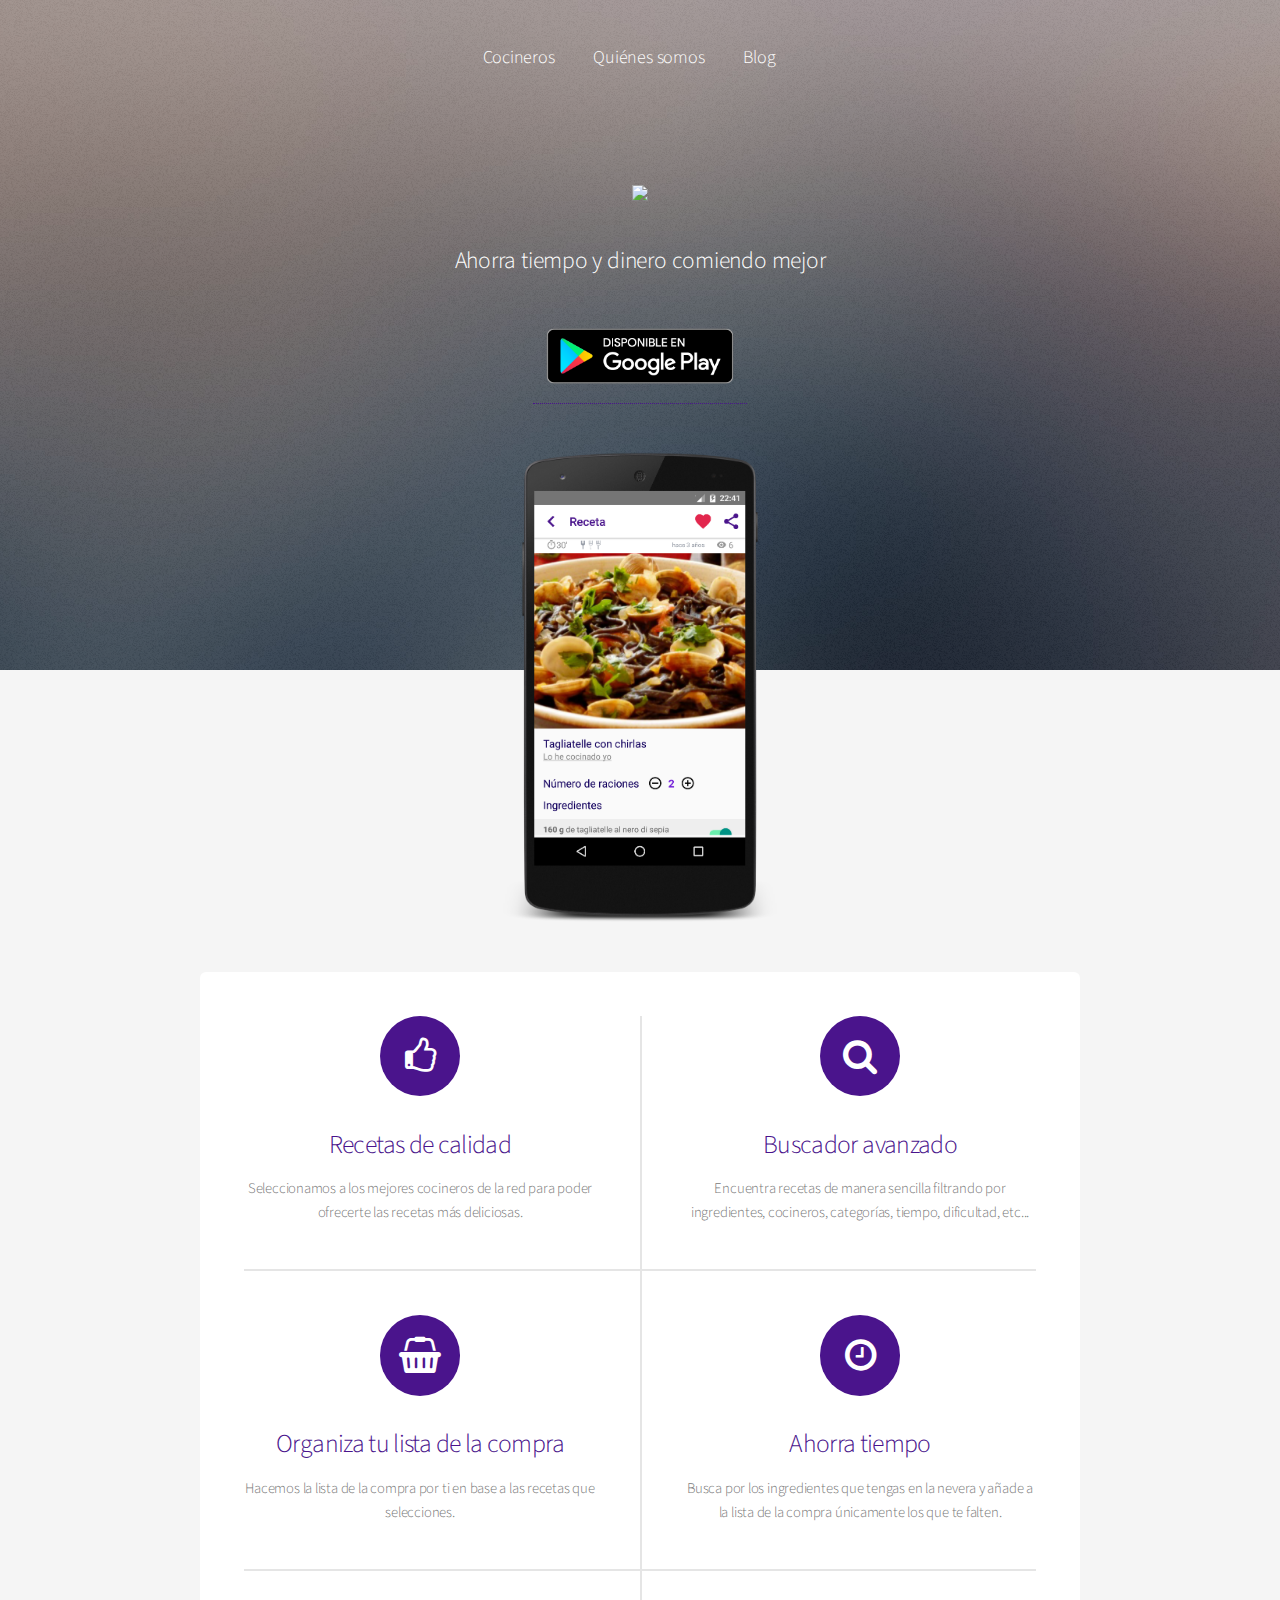
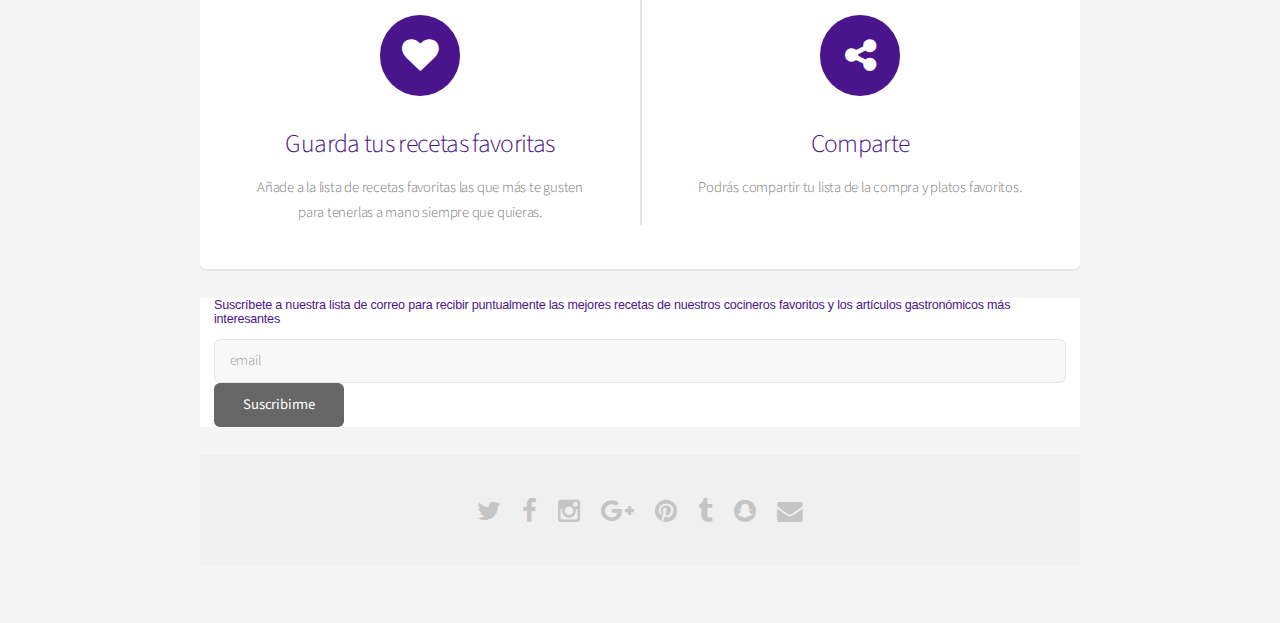
==== index.html @ ebc85112 "Updated description and icons" ====
<!DOCTYPE HTML>
<html>

<head>
	<title>Recetix</title>
	<meta name="description" content="Las mejores recetas de cocina, cocineros, artículos y productos gastronómicos de la web.">
	<meta name="author" content="Recetix">
	<meta charset="utf-8" />
	<meta name="viewport" content="width=device-width, initial-scale=1" />
	<link rel="icon" href="./images/favicon.ico" type="image/x-icon">
	<meta name="p:domain_verify" content="4c6fdf4e70b29413a9fe7229738b27b1" />
	<!--[if lte IE 8]><script src="assets/js/ie/html5shiv.js"></script><![endif]-->
	<link rel="stylesheet" href="assets/css/main.css" />
	<!--[if lte IE 8]><link rel="stylesheet" href="assets/css/ie8.css" /><![endif]-->
</head>

<body class="landing">
	<div id="page-wrapper">

		<!-- Header -->
		<header id="header" class="alt">
			<nav id="nav">
				<ul>
					<li>
						<a href="chefs.html">Cocineros</a>
					</li>
					<li>
						<a href="about.html">Quiénes somos</a>
					</li>
					<li>
						<a href="https://medium.com/recetix">Blog</a>
					</li>
				</ul>
			</nav>
		</header>

		<!-- Banner -->
		<section id="banner">
			<h1>
				<img src="./images/logoWeb.png" height="40px">
			</h1>
			<p>Ahorra tiempo y dinero comiendo mejor</p>
			<a href="https://play.google.com/store/apps/details?id=com.recetix">
				<img border="0" alt="Recetix" src="images/google-play-badge.png" width="213.75" height="82.72">
			</a>
		</section>

		<!-- Main -->
		<section id="main" class="container">

			<section class="special">
				<div class="phones">
					<img src="./images/androidphone.png" alt="Recetix screenshot for Android and iPhone" class="android" width="330px">
				</div>
			</section>

			<section class="box special features">
				<div class="features-row">
					<section>
						<span class="icon major fa-thumbs-o-up accentrecetix"></span>
						<h3>Recetas de calidad</h3>
						<p>Seleccionamos a los mejores cocineros de la red para poder ofrecerte las recetas más deliciosas.
						</p>
					</section>
					<section>
						<span class="icon major fa-search accentrecetix"></span>
						<h3>Buscador avanzado</h3>
						<p>Encuentra recetas de manera sencilla filtrando por ingredientes, cocineros, categorías, tiempo, dificultad, etc...</p>
					</section>
				</div>
				<div class="features-row">
					<section>
						<span class="icon major fa-shopping-basket accentrecetix"></span>
						<h3>Organiza tu lista de la compra</h3>
						<p>Hacemos la lista de la compra por ti en base a las recetas que selecciones.</p>
					</section>
					<section>
						<span class="icon major fa-clock-o accentrecetix"></span>
						<h3>Ahorra tiempo</h3>
						<p>Busca por los ingredientes que tengas en la nevera y añade a la lista de la compra únicamente los que te falten.</p>
					</section>
				</div>
				<div class="features-row">
					<section>
						<span class="icon major fa-heart accentrecetix"></span>
						<h3>Guarda tus recetas favoritas</h3>
						<p>Añade a la lista de recetas favoritas las que más te gusten para tenerlas a mano siempre que quieras.</p>
					</section>
					<section>
						<span class="icon major fa-share-alt accentrecetix"></span>
						<h3>Comparte</h3>
						<p>Podrás compartir tu lista de la compra y platos favoritos.</p>
					</section>
				</div>
			</section>

			<!-- Begin MailChimp Signup Form -->
			<link href="//cdn-images.mailchimp.com/embedcode/horizontal-slim-10_7.css" rel="stylesheet" type="text/css">
			<style type="text/css">
				#mc_embed_signup {
					background: #fff;
					clear: left;
					font: 14px Helvetica, Arial, sans-serif;
					width: 100%;
				}

				/* Add your own MailChimp form style overrides in your site stylesheet or in this style block.
						   We recommend moving this block and the preceding CSS link to the HEAD of your HTML file. */
			</style>
			<div id="mc_embed_signup">
				<form action="//recetix.us13.list-manage.com/subscribe/post?u=6c7135c41a938320b160a0fae&amp;id=df6e59c674" method="post"
				 id="mc-embedded-subscribe-form" name="mc-embedded-subscribe-form" class="validate" target="_blank" novalidate>
					<div id="mc_embed_signup_scroll" style="margin: 1em;">
						<label for="mce-EMAIL" style="font-weight: normal;">Suscríbete a nuestra lista de correo para recibir puntualmente las mejores recetas de nuestros cocineros favoritos
							y los artículos gastronómicos más interesantes</label>
						<input type="email" value="" name="EMAIL" class="email" id="mce-EMAIL" placeholder="email" required>
						<!-- real people should not fill this in and expect good things - do not remove this or risk form bot signups-->
						<div style="position: absolute; left: -5000px;" aria-hidden="true">
							<input type="text" name="b_6c7135c41a938320b160a0fae_df6e59c674" tabindex="-1" value="">
						</div>
						<div class="clear">
							<input type="submit" value="Suscribirme" name="subscribe" id="mc-embedded-subscribe" class="button">
						</div>
					</div>
				</form>
			</div>

			<!--End mc_embed_signup-->

			<!-- Footer -->
			<footer id="footer">
				<ul class="icons">
					<li>
						<a href="https://twitter.com/recetix" class="icon fa-twitter">
							<span class="label">Twitter</span>
						</a>
					</li>
					<li>
						<a href="https://www.facebook.com/recetix" class="icon fa-facebook">
							<span class="label">Facebook</span>
						</a>
					</li>
					<li>
						<a href="https://www.instagram.com/recetix" class="icon fa-instagram">
							<span class="label">Instagram</span>
						</a>
					</li>
					<li>
						<a href="https://plus.google.com/+Recetix" class="icon fa-google-plus">
							<span class="label">Google+</span>
						</a>
					</li>
					<!-- <li><a href="https://www.youtube.com/c/Recetix" class="icon fa-youtube"><span class="label">Youtube</span></a></li>-->
					<li>
						<a href="https://es.pinterest.com/recetix" class="icon fa-pinterest">
							<span class="label">Pinterest</span>
						</a>
					</li>
					<li>
						<a href="http://recetix.tumblr.com/" class="icon fa-tumblr">
							<span class="label">Tumblr</span>
						</a>
					</li>
					<li>
						<a href="https://www.snapchat.com/add/recetix" class="icon fa-snapchat">
							<span class="label">Snapchat</span>
						</a>
					</li>
					<!-- <li><a href="https://www.linkedin.com/company/recetix" class="icon fa-linkedin"><span class="label">Linkedin</span></a></li>-->
					<li>
						<a href="mailto:contacto@recetix.com?subject=Hola, he visto vuestra web!" class="icon fa-envelope">
							<span class="label">Contacto</span>
						</a>
					</li>
				</ul>
			</footer>

	</div>

	<!-- Scripts -->
	<script src="assets/js/jquery.min.js"></script>
	<script src="assets/js/jquery.dropotron.min.js"></script>
	<script src="assets/js/jquery.scrollgress.min.js"></script>
	<script src="assets/js/skel.min.js"></script>
	<script src="assets/js/util.js"></script>
	<!--[if lte IE 8]><script src="assets/js/ie/respond.min.js"></script><![endif]-->
	<script src="assets/js/main.js"></script>

	<script>
		(function (i, s, o, g, r, a, m) {
			i['GoogleAnalyticsObject'] = r; i[r] = i[r] || function () {
				(i[r].q = i[r].q || []).push(arguments)
			}, i[r].l = 1 * new Date(); a = s.createElement(o),
				m = s.getElementsByTagName(o)[0]; a.async = 1; a.src = g; m.parentNode.insertBefore(a, m)
		})(window, document, 'script', 'https://www.google-analytics.com/analytics.js', 'ga');

		ga('create', 'UA-76934602-1', 'auto');
		ga('send', 'pageview');

	</script>
</body>

</html>
---- assets/css/main.css ----
@import url("font-awesome.min.css");
@import url("http://fonts.googleapis.com/css?family=Source+Sans+Pro:300,400,300italic,400italic");

/*
	Alpha by HTML5 UP
	html5up.net | @n33co
	Free for personal and commercial use under the CCA 3.0 license (html5up.net/license)
*/

/* Reset */

	html, body, div, span, applet, object, iframe, h1, h2, h3, h4, h5, h6, p, blockquote, pre, a, abbr, acronym, address, big, cite, code, del, dfn, em, img, ins, kbd, q, s, samp, small, strike, strong, sub, sup, tt, var, b, u, i, center, dl, dt, dd, ol, ul, li, fieldset, form, label, legend, table, caption, tbody, tfoot, thead, tr, th, td, article, aside, canvas, details, embed, figure, figcaption, footer, header, hgroup, menu, nav, output, ruby, section, summary, time, mark, audio, video {
		margin: 0;
		padding: 0;
		border: 0;
		font-size: 100%;
		font: inherit;
		vertical-align: baseline;
	}

	article, aside, details, figcaption, figure, footer, header, hgroup, menu, nav, section {
		display: block;
	}

	body {
		line-height: 1;
	}

	ol, ul {
		list-style: none;
	}

	blockquote, q {
		quotes: none;
	}

	blockquote:before, blockquote:after, q:before, q:after {
		content: '';
		content: none;
	}

	table {
		border-collapse: collapse;
		border-spacing: 0;
	}

	body {
		-webkit-text-size-adjust: none;
	}

/* Box Model */

	*, *:before, *:after {
		-moz-box-sizing: border-box;
		-webkit-box-sizing: border-box;
		box-sizing: border-box;
	}

/* Containers */

	.container {
		margin-left: auto;
		margin-right: auto;
	}

	.container.\31 25\25 {
		width: 100%;
		max-width: 75em;
		min-width: 60em;
	}

	.container.\37 5\25 {
		width: 45em;
	}

	.container.\35 0\25 {
		width: 30em;
	}

	.container.\32 5\25 {
		width: 15em;
	}

	.container {
		width: 60em;
	}

	@media screen and (max-width: 1680px) {

		.container.\31 25\25 {
			width: 100%;
			max-width: 75em;
			min-width: 60em;
		}

		.container.\37 5\25 {
			width: 45em;
		}

		.container.\35 0\25 {
			width: 30em;
		}

		.container.\32 5\25 {
			width: 15em;
		}

		.container {
			width: 60em;
		}

	}

	@media screen and (max-width: 1280px) {

		.container.\31 25\25 {
			width: 100%;
			max-width: 75em;
			min-width: 60em;
		}

		.container.\37 5\25 {
			width: 45em;
		}

		.container.\35 0\25 {
			width: 30em;
		}

		.container.\32 5\25 {
			width: 15em;
		}

		.container {
			width: 60em;
		}

	}

	@media screen and (max-width: 980px) {

		.container.\31 25\25 {
			width: 100%;
			max-width: 112.5%;
			min-width: 90%;
		}

		.container.\37 5\25 {
			width: 67.5%;
		}

		.container.\35 0\25 {
			width: 45%;
		}

		.container.\32 5\25 {
			width: 22.5%;
		}

		.container {
			width: 90%;
		}

	}

	@media screen and (max-width: 840px) {

		.container.\31 25\25 {
			width: 100%;
			max-width: 112.5%;
			min-width: 90%;
		}

		.container.\37 5\25 {
			width: 67.5%;
		}

		.container.\35 0\25 {
			width: 45%;
		}

		.container.\32 5\25 {
			width: 22.5%;
		}

		.container {
			width: 90% !important;
		}

	}

	@media screen and (max-width: 736px) {

		.container.\31 25\25 {
			width: 100%;
			max-width: 125%;
			min-width: 100%;
		}

		.container.\37 5\25 {
			width: 75%;
		}

		.container.\35 0\25 {
			width: 50%;
		}

		.container.\32 5\25 {
			width: 25%;
		}

		.container {
			width: 100% !important;
		}

	}

	@media screen and (max-width: 480px) {

		.container.\31 25\25 {
			width: 100%;
			max-width: 125%;
			min-width: 100%;
		}

		.container.\37 5\25 {
			width: 75%;
		}

		.container.\35 0\25 {
			width: 50%;
		}

		.container.\32 5\25 {
			width: 25%;
		}

		.container {
			width: 100% !important;
		}

	}

/* Grid */

	.row {
		border-bottom: solid 1px transparent;
		-moz-box-sizing: border-box;
		-webkit-box-sizing: border-box;
		box-sizing: border-box;
	}

	.row > * {
		-moz-box-sizing: border-box;
		-webkit-box-sizing: border-box;
		box-sizing: border-box;
	}

	.row:after, .row:before {
		content: '';
		display: block;
		clear: both;
		height: 0;
	}

	.row.uniform > * > :first-child {
		margin-top: 0;
	}

	.row.uniform > * > :last-child {
		margin-bottom: 0;
	}

	.row.\30 \25 > * {
		padding: 0 0 0 0em;
	}

	.row.\30 \25 {
		margin: 0 0 -1px 0em;
	}

	.row.uniform.\30 \25 > * {
		padding: 0em 0 0 0em;
	}

	.row.uniform.\30 \25 {
		margin: 0em 0 -1px 0em;
	}

	.row > * {
		padding: 0 0 0 2em;
	}

	.row {
		margin: 0 0 -1px -2em;
	}

	.row.uniform > * {
		padding: 2em 0 0 2em;
	}

	.row.uniform {
		margin: -2em 0 -1px -2em;
	}

	.row.\32 00\25 > * {
		padding: 0 0 0 4em;
	}

	.row.\32 00\25 {
		margin: 0 0 -1px -4em;
	}

	.row.uniform.\32 00\25 > * {
		padding: 4em 0 0 4em;
	}

	.row.uniform.\32 00\25 {
		margin: -4em 0 -1px -4em;
	}

	.row.\31 50\25 > * {
		padding: 0 0 0 3em;
	}

	.row.\31 50\25 {
		margin: 0 0 -1px -3em;
	}

	.row.uniform.\31 50\25 > * {
		padding: 3em 0 0 3em;
	}

	.row.uniform.\31 50\25 {
		margin: -3em 0 -1px -3em;
	}

	.row.\35 0\25 > * {
		padding: 0 0 0 1em;
	}

	.row.\35 0\25 {
		margin: 0 0 -1px -1em;
	}

	.row.uniform.\35 0\25 > * {
		padding: 1em 0 0 1em;
	}

	.row.uniform.\35 0\25 {
		margin: -1em 0 -1px -1em;
	}

	.row.\32 5\25 > * {
		padding: 0 0 0 0.5em;
	}

	.row.\32 5\25 {
		margin: 0 0 -1px -0.5em;
	}

	.row.uniform.\32 5\25 > * {
		padding: 0.5em 0 0 0.5em;
	}

	.row.uniform.\32 5\25 {
		margin: -0.5em 0 -1px -0.5em;
	}

	.\31 2u, .\31 2u\24 {
		width: 100%;
		clear: none;
		margin-left: 0;
	}

	.\31 1u, .\31 1u\24 {
		width: 91.6666666667%;
		clear: none;
		margin-left: 0;
	}

	.\31 0u, .\31 0u\24 {
		width: 83.3333333333%;
		clear: none;
		margin-left: 0;
	}

	.\39 u, .\39 u\24 {
		width: 75%;
		clear: none;
		margin-left: 0;
	}

	.\38 u, .\38 u\24 {
		width: 66.6666666667%;
		clear: none;
		margin-left: 0;
	}

	.\37 u, .\37 u\24 {
		width: 58.3333333333%;
		clear: none;
		margin-left: 0;
	}

	.\36 u, .\36 u\24 {
		width: 50%;
		clear: none;
		margin-left: 0;
	}

	.\35 u, .\35 u\24 {
		width: 41.6666666667%;
		clear: none;
		margin-left: 0;
	}

	.\34 u, .\34 u\24 {
		width: 33.3333333333%;
		clear: none;
		margin-left: 0;
	}

	.\33 u, .\33 u\24 {
		width: 25%;
		clear: none;
		margin-left: 0;
	}

	.\32 u, .\32 u\24 {
		width: 16.6666666667%;
		clear: none;
		margin-left: 0;
	}

	.\31 u, .\31 u\24 {
		width: 8.3333333333%;
		clear: none;
		margin-left: 0;
	}

	.\31 2u\24 + *,
	.\31 1u\24 + *,
	.\31 0u\24 + *,
	.\39 u\24 + *,
	.\38 u\24 + *,
	.\37 u\24 + *,
	.\36 u\24 + *,
	.\35 u\24 + *,
	.\34 u\24 + *,
	.\33 u\24 + *,
	.\32 u\24 + *,
	.\31 u\24 + * {
		clear: left;
	}

	.\-11u {
		margin-left: 91.66667%;
	}

	.\-10u {
		margin-left: 83.33333%;
	}

	.\-9u {
		margin-left: 75%;
	}

	.\-8u {
		margin-left: 66.66667%;
	}

	.\-7u {
		margin-left: 58.33333%;
	}

	.\-6u {
		margin-left: 50%;
	}

	.\-5u {
		margin-left: 41.66667%;
	}

	.\-4u {
		margin-left: 33.33333%;
	}

	.\-3u {
		margin-left: 25%;
	}

	.\-2u {
		margin-left: 16.66667%;
	}

	.\-1u {
		margin-left: 8.33333%;
	}

	@media screen and (max-width: 1680px) {

		.row > * {
			padding: 0 0 0 2em;
		}

		.row {
			margin: 0 0 -1px -2em;
		}

		.row.uniform > * {
			padding: 2em 0 0 2em;
		}

		.row.uniform {
			margin: -2em 0 -1px -2em;
		}

		.row.\32 00\25 > * {
			padding: 0 0 0 4em;
		}

		.row.\32 00\25 {
			margin: 0 0 -1px -4em;
		}

		.row.uniform.\32 00\25 > * {
			padding: 4em 0 0 4em;
		}

		.row.uniform.\32 00\25 {
			margin: -4em 0 -1px -4em;
		}

		.row.\31 50\25 > * {
			padding: 0 0 0 3em;
		}

		.row.\31 50\25 {
			margin: 0 0 -1px -3em;
		}

		.row.uniform.\31 50\25 > * {
			padding: 3em 0 0 3em;
		}

		.row.uniform.\31 50\25 {
			margin: -3em 0 -1px -3em;
		}

		.row.\35 0\25 > * {
			padding: 0 0 0 1em;
		}

		.row.\35 0\25 {
			margin: 0 0 -1px -1em;
		}

		.row.uniform.\35 0\25 > * {
			padding: 1em 0 0 1em;
		}

		.row.uniform.\35 0\25 {
			margin: -1em 0 -1px -1em;
		}

		.row.\32 5\25 > * {
			padding: 0 0 0 0.5em;
		}

		.row.\32 5\25 {
			margin: 0 0 -1px -0.5em;
		}

		.row.uniform.\32 5\25 > * {
			padding: 0.5em 0 0 0.5em;
		}

		.row.uniform.\32 5\25 {
			margin: -0.5em 0 -1px -0.5em;
		}

		.\31 2u\28wide\29, .\31 2u\24\28wide\29 {
			width: 100%;
			clear: none;
			margin-left: 0;
		}

		.\31 1u\28wide\29, .\31 1u\24\28wide\29 {
			width: 91.6666666667%;
			clear: none;
			margin-left: 0;
		}

		.\31 0u\28wide\29, .\31 0u\24\28wide\29 {
			width: 83.3333333333%;
			clear: none;
			margin-left: 0;
		}

		.\39 u\28wide\29, .\39 u\24\28wide\29 {
			width: 75%;
			clear: none;
			margin-left: 0;
		}

		.\38 u\28wide\29, .\38 u\24\28wide\29 {
			width: 66.6666666667%;
			clear: none;
			margin-left: 0;
		}

		.\37 u\28wide\29, .\37 u\24\28wide\29 {
			width: 58.3333333333%;
			clear: none;
			margin-left: 0;
		}

		.\36 u\28wide\29, .\36 u\24\28wide\29 {
			width: 50%;
			clear: none;
			margin-left: 0;
		}

		.\35 u\28wide\29, .\35 u\24\28wide\29 {
			width: 41.6666666667%;
			clear: none;
			margin-left: 0;
		}

		.\34 u\28wide\29, .\34 u\24\28wide\29 {
			width: 33.3333333333%;
			clear: none;
			margin-left: 0;
		}

		.\33 u\28wide\29, .\33 u\24\28wide\29 {
			width: 25%;
			clear: none;
			margin-left: 0;
		}

		.\32 u\28wide\29, .\32 u\24\28wide\29 {
			width: 16.6666666667%;
			clear: none;
			margin-left: 0;
		}

		.\31 u\28wide\29, .\31 u\24\28wide\29 {
			width: 8.3333333333%;
			clear: none;
			margin-left: 0;
		}

		.\31 2u\24\28wide\29 + *,
		.\31 1u\24\28wide\29 + *,
		.\31 0u\24\28wide\29 + *,
		.\39 u\24\28wide\29 + *,
		.\38 u\24\28wide\29 + *,
		.\37 u\24\28wide\29 + *,
		.\36 u\24\28wide\29 + *,
		.\35 u\24\28wide\29 + *,
		.\34 u\24\28wide\29 + *,
		.\33 u\24\28wide\29 + *,
		.\32 u\24\28wide\29 + *,
		.\31 u\24\28wide\29 + * {
			clear: left;
		}

		.\-11u\28wide\29 {
			margin-left: 91.66667%;
		}

		.\-10u\28wide\29 {
			margin-left: 83.33333%;
		}

		.\-9u\28wide\29 {
			margin-left: 75%;
		}

		.\-8u\28wide\29 {
			margin-left: 66.66667%;
		}

		.\-7u\28wide\29 {
			margin-left: 58.33333%;
		}

		.\-6u\28wide\29 {
			margin-left: 50%;
		}

		.\-5u\28wide\29 {
			margin-left: 41.66667%;
		}

		.\-4u\28wide\29 {
			margin-left: 33.33333%;
		}

		.\-3u\28wide\29 {
			margin-left: 25%;
		}

		.\-2u\28wide\29 {
			margin-left: 16.66667%;
		}

		.\-1u\28wide\29 {
			margin-left: 8.33333%;
		}

	}

	@media screen and (max-width: 1280px) {

		.row > * {
			padding: 0 0 0 2em;
		}

		.row {
			margin: 0 0 -1px -2em;
		}

		.row.uniform > * {
			padding: 2em 0 0 2em;
		}

		.row.uniform {
			margin: -2em 0 -1px -2em;
		}

		.row.\32 00\25 > * {
			padding: 0 0 0 4em;
		}

		.row.\32 00\25 {
			margin: 0 0 -1px -4em;
		}

		.row.uniform.\32 00\25 > * {
			padding: 4em 0 0 4em;
		}

		.row.uniform.\32 00\25 {
			margin: -4em 0 -1px -4em;
		}

		.row.\31 50\25 > * {
			padding: 0 0 0 3em;
		}

		.row.\31 50\25 {
			margin: 0 0 -1px -3em;
		}

		.row.uniform.\31 50\25 > * {
			padding: 3em 0 0 3em;
		}

		.row.uniform.\31 50\25 {
			margin: -3em 0 -1px -3em;
		}

		.row.\35 0\25 > * {
			padding: 0 0 0 1em;
		}

		.row.\35 0\25 {
			margin: 0 0 -1px -1em;
		}

		.row.uniform.\35 0\25 > * {
			padding: 1em 0 0 1em;
		}

		.row.uniform.\35 0\25 {
			margin: -1em 0 -1px -1em;
		}

		.row.\32 5\25 > * {
			padding: 0 0 0 0.5em;
		}

		.row.\32 5\25 {
			margin: 0 0 -1px -0.5em;
		}

		.row.uniform.\32 5\25 > * {
			padding: 0.5em 0 0 0.5em;
		}

		.row.uniform.\32 5\25 {
			margin: -0.5em 0 -1px -0.5em;
		}

		.\31 2u\28normal\29, .\31 2u\24\28normal\29 {
			width: 100%;
			clear: none;
			margin-left: 0;
		}

		.\31 1u\28normal\29, .\31 1u\24\28normal\29 {
			width: 91.6666666667%;
			clear: none;
			margin-left: 0;
		}

		.\31 0u\28normal\29, .\31 0u\24\28normal\29 {
			width: 83.3333333333%;
			clear: none;
			margin-left: 0;
		}

		.\39 u\28normal\29, .\39 u\24\28normal\29 {
			width: 75%;
			clear: none;
			margin-left: 0;
		}

		.\38 u\28normal\29, .\38 u\24\28normal\29 {
			width: 66.6666666667%;
			clear: none;
			margin-left: 0;
		}

		.\37 u\28normal\29, .\37 u\24\28normal\29 {
			width: 58.3333333333%;
			clear: none;
			margin-left: 0;
		}

		.\36 u\28normal\29, .\36 u\24\28normal\29 {
			width: 50%;
			clear: none;
			margin-left: 0;
		}

		.\35 u\28normal\29, .\35 u\24\28normal\29 {
			width: 41.6666666667%;
			clear: none;
			margin-left: 0;
		}

		.\34 u\28normal\29, .\34 u\24\28normal\29 {
			width: 33.3333333333%;
			clear: none;
			margin-left: 0;
		}

		.\33 u\28normal\29, .\33 u\24\28normal\29 {
			width: 25%;
			clear: none;
			margin-left: 0;
		}

		.\32 u\28normal\29, .\32 u\24\28normal\29 {
			width: 16.6666666667%;
			clear: none;
			margin-left: 0;
		}

		.\31 u\28normal\29, .\31 u\24\28normal\29 {
			width: 8.3333333333%;
			clear: none;
			margin-left: 0;
		}

		.\31 2u\24\28normal\29 + *,
		.\31 1u\24\28normal\29 + *,
		.\31 0u\24\28normal\29 + *,
		.\39 u\24\28normal\29 + *,
		.\38 u\24\28normal\29 + *,
		.\37 u\24\28normal\29 + *,
		.\36 u\24\28normal\29 + *,
		.\35 u\24\28normal\29 + *,
		.\34 u\24\28normal\29 + *,
		.\33 u\24\28normal\29 + *,
		.\32 u\24\28normal\29 + *,
		.\31 u\24\28normal\29 + * {
			clear: left;
		}

		.\-11u\28normal\29 {
			margin-left: 91.66667%;
		}

		.\-10u\28normal\29 {
			margin-left: 83.33333%;
		}

		.\-9u\28normal\29 {
			margin-left: 75%;
		}

		.\-8u\28normal\29 {
			margin-left: 66.66667%;
		}

		.\-7u\28normal\29 {
			margin-left: 58.33333%;
		}

		.\-6u\28normal\29 {
			margin-left: 50%;
		}

		.\-5u\28normal\29 {
			margin-left: 41.66667%;
		}

		.\-4u\28normal\29 {
			margin-left: 33.33333%;
		}

		.\-3u\28normal\29 {
			margin-left: 25%;
		}

		.\-2u\28normal\29 {
			margin-left: 16.66667%;
		}

		.\-1u\28normal\29 {
			margin-left: 8.33333%;
		}

	}

	@media screen and (max-width: 980px) {

		.row > * {
			padding: 0 0 0 2em;
		}

		.row {
			margin: 0 0 -1px -2em;
		}

		.row.uniform > * {
			padding: 2em 0 0 2em;
		}

		.row.uniform {
			margin: -2em 0 -1px -2em;
		}

		.row.\32 00\25 > * {
			padding: 0 0 0 4em;
		}

		.row.\32 00\25 {
			margin: 0 0 -1px -4em;
		}

		.row.uniform.\32 00\25 > * {
			padding: 4em 0 0 4em;
		}

		.row.uniform.\32 00\25 {
			margin: -4em 0 -1px -4em;
		}

		.row.\31 50\25 > * {
			padding: 0 0 0 3em;
		}

		.row.\31 50\25 {
			margin: 0 0 -1px -3em;
		}

		.row.uniform.\31 50\25 > * {
			padding: 3em 0 0 3em;
		}

		.row.uniform.\31 50\25 {
			margin: -3em 0 -1px -3em;
		}

		.row.\35 0\25 > * {
			padding: 0 0 0 1em;
		}

		.row.\35 0\25 {
			margin: 0 0 -1px -1em;
		}

		.row.uniform.\35 0\25 > * {
			padding: 1em 0 0 1em;
		}

		.row.uniform.\35 0\25 {
			margin: -1em 0 -1px -1em;
		}

		.row.\32 5\25 > * {
			padding: 0 0 0 0.5em;
		}

		.row.\32 5\25 {
			margin: 0 0 -1px -0.5em;
		}

		.row.uniform.\32 5\25 > * {
			padding: 0.5em 0 0 0.5em;
		}

		.row.uniform.\32 5\25 {
			margin: -0.5em 0 -1px -0.5em;
		}

		.\31 2u\28narrow\29, .\31 2u\24\28narrow\29 {
			width: 100%;
			clear: none;
			margin-left: 0;
		}

		.\31 1u\28narrow\29, .\31 1u\24\28narrow\29 {
			width: 91.6666666667%;
			clear: none;
			margin-left: 0;
		}

		.\31 0u\28narrow\29, .\31 0u\24\28narrow\29 {
			width: 83.3333333333%;
			clear: none;
			margin-left: 0;
		}

		.\39 u\28narrow\29, .\39 u\24\28narrow\29 {
			width: 75%;
			clear: none;
			margin-left: 0;
		}

		.\38 u\28narrow\29, .\38 u\24\28narrow\29 {
			width: 66.6666666667%;
			clear: none;
			margin-left: 0;
		}

		.\37 u\28narrow\29, .\37 u\24\28narrow\29 {
			width: 58.3333333333%;
			clear: none;
			margin-left: 0;
		}

		.\36 u\28narrow\29, .\36 u\24\28narrow\29 {
			width: 50%;
			clear: none;
			margin-left: 0;
		}

		.\35 u\28narrow\29, .\35 u\24\28narrow\29 {
			width: 41.6666666667%;
			clear: none;
			margin-left: 0;
		}

		.\34 u\28narrow\29, .\34 u\24\28narrow\29 {
			width: 33.3333333333%;
			clear: none;
			margin-left: 0;
		}

		.\33 u\28narrow\29, .\33 u\24\28narrow\29 {
			width: 25%;
			clear: none;
			margin-left: 0;
		}

		.\32 u\28narrow\29, .\32 u\24\28narrow\29 {
			width: 16.6666666667%;
			clear: none;
			margin-left: 0;
		}

		.\31 u\28narrow\29, .\31 u\24\28narrow\29 {
			width: 8.3333333333%;
			clear: none;
			margin-left: 0;
		}

		.\31 2u\24\28narrow\29 + *,
		.\31 1u\24\28narrow\29 + *,
		.\31 0u\24\28narrow\29 + *,
		.\39 u\24\28narrow\29 + *,
		.\38 u\24\28narrow\29 + *,
		.\37 u\24\28narrow\29 + *,
		.\36 u\24\28narrow\29 + *,
		.\35 u\24\28narrow\29 + *,
		.\34 u\24\28narrow\29 + *,
		.\33 u\24\28narrow\29 + *,
		.\32 u\24\28narrow\29 + *,
		.\31 u\24\28narrow\29 + * {
			clear: left;
		}

		.\-11u\28narrow\29 {
			margin-left: 91.66667%;
		}

		.\-10u\28narrow\29 {
			margin-left: 83.33333%;
		}

		.\-9u\28narrow\29 {
			margin-left: 75%;
		}

		.\-8u\28narrow\29 {
			margin-left: 66.66667%;
		}

		.\-7u\28narrow\29 {
			margin-left: 58.33333%;
		}

		.\-6u\28narrow\29 {
			margin-left: 50%;
		}

		.\-5u\28narrow\29 {
			margin-left: 41.66667%;
		}

		.\-4u\28narrow\29 {
			margin-left: 33.33333%;
		}

		.\-3u\28narrow\29 {
			margin-left: 25%;
		}

		.\-2u\28narrow\29 {
			margin-left: 16.66667%;
		}

		.\-1u\28narrow\29 {
			margin-left: 8.33333%;
		}

	}

	@media screen and (max-width: 840px) {

		.row > * {
			padding: 0 0 0 2em;
		}

		.row {
			margin: 0 0 -1px -2em;
		}

		.row.uniform > * {
			padding: 2em 0 0 2em;
		}

		.row.uniform {
			margin: -2em 0 -1px -2em;
		}

		.row.\32 00\25 > * {
			padding: 0 0 0 4em;
		}

		.row.\32 00\25 {
			margin: 0 0 -1px -4em;
		}

		.row.uniform.\32 00\25 > * {
			padding: 4em 0 0 4em;
		}

		.row.uniform.\32 00\25 {
			margin: -4em 0 -1px -4em;
		}

		.row.\31 50\25 > * {
			padding: 0 0 0 3em;
		}

		.row.\31 50\25 {
			margin: 0 0 -1px -3em;
		}

		.row.uniform.\31 50\25 > * {
			padding: 3em 0 0 3em;
		}

		.row.uniform.\31 50\25 {
			margin: -3em 0 -1px -3em;
		}

		.row.\35 0\25 > * {
			padding: 0 0 0 1em;
		}

		.row.\35 0\25 {
			margin: 0 0 -1px -1em;
		}

		.row.uniform.\35 0\25 > * {
			padding: 1em 0 0 1em;
		}

		.row.uniform.\35 0\25 {
			margin: -1em 0 -1px -1em;
		}

		.row.\32 5\25 > * {
			padding: 0 0 0 0.5em;
		}

		.row.\32 5\25 {
			margin: 0 0 -1px -0.5em;
		}

		.row.uniform.\32 5\25 > * {
			padding: 0.5em 0 0 0.5em;
		}

		.row.uniform.\32 5\25 {
			margin: -0.5em 0 -1px -0.5em;
		}

		.\31 2u\28narrower\29, .\31 2u\24\28narrower\29 {
			width: 100%;
			clear: none;
			margin-left: 0;
		}

		.\31 1u\28narrower\29, .\31 1u\24\28narrower\29 {
			width: 91.6666666667%;
			clear: none;
			margin-left: 0;
		}

		.\31 0u\28narrower\29, .\31 0u\24\28narrower\29 {
			width: 83.3333333333%;
			clear: none;
			margin-left: 0;
		}

		.\39 u\28narrower\29, .\39 u\24\28narrower\29 {
			width: 75%;
			clear: none;
			margin-left: 0;
		}

		.\38 u\28narrower\29, .\38 u\24\28narrower\29 {
			width: 66.6666666667%;
			clear: none;
			margin-left: 0;
		}

		.\37 u\28narrower\29, .\37 u\24\28narrower\29 {
			width: 58.3333333333%;
			clear: none;
			margin-left: 0;
		}

		.\36 u\28narrower\29, .\36 u\24\28narrower\29 {
			width: 50%;
			clear: none;
			margin-left: 0;
		}

		.\35 u\28narrower\29, .\35 u\24\28narrower\29 {
			width: 41.6666666667%;
			clear: none;
			margin-left: 0;
		}

		.\34 u\28narrower\29, .\34 u\24\28narrower\29 {
			width: 33.3333333333%;
			clear: none;
			margin-left: 0;
		}

		.\33 u\28narrower\29, .\33 u\24\28narrower\29 {
			width: 25%;
			clear: none;
			margin-left: 0;
		}

		.\32 u\28narrower\29, .\32 u\24\28narrower\29 {
			width: 16.6666666667%;
			clear: none;
			margin-left: 0;
		}

		.\31 u\28narrower\29, .\31 u\24\28narrower\29 {
			width: 8.3333333333%;
			clear: none;
			margin-left: 0;
		}

		.\31 2u\24\28narrower\29 + *,
		.\31 1u\24\28narrower\29 + *,
		.\31 0u\24\28narrower\29 + *,
		.\39 u\24\28narrower\29 + *,
		.\38 u\24\28narrower\29 + *,
		.\37 u\24\28narrower\29 + *,
		.\36 u\24\28narrower\29 + *,
		.\35 u\24\28narrower\29 + *,
		.\34 u\24\28narrower\29 + *,
		.\33 u\24\28narrower\29 + *,
		.\32 u\24\28narrower\29 + *,
		.\31 u\24\28narrower\29 + * {
			clear: left;
		}

		.\-11u\28narrower\29 {
			margin-left: 91.66667%;
		}

		.\-10u\28narrower\29 {
			margin-left: 83.33333%;
		}

		.\-9u\28narrower\29 {
			margin-left: 75%;
		}

		.\-8u\28narrower\29 {
			margin-left: 66.66667%;
		}

		.\-7u\28narrower\29 {
			margin-left: 58.33333%;
		}

		.\-6u\28narrower\29 {
			margin-left: 50%;
		}

		.\-5u\28narrower\29 {
			margin-left: 41.66667%;
		}

		.\-4u\28narrower\29 {
			margin-left: 33.33333%;
		}

		.\-3u\28narrower\29 {
			margin-left: 25%;
		}

		.\-2u\28narrower\29 {
			margin-left: 16.66667%;
		}

		.\-1u\28narrower\29 {
			margin-left: 8.33333%;
		}

	}

	@media screen and (max-width: 736px) {

		.row > * {
			padding: 0 0 0 2em;
		}

		.row {
			margin: 0 0 -1px -2em;
		}

		.row.uniform > * {
			padding: 2em 0 0 2em;
		}

		.row.uniform {
			margin: -2em 0 -1px -2em;
		}

		.row.\32 00\25 > * {
			padding: 0 0 0 4em;
		}

		.row.\32 00\25 {
			margin: 0 0 -1px -4em;
		}

		.row.uniform.\32 00\25 > * {
			padding: 4em 0 0 4em;
		}

		.row.uniform.\32 00\25 {
			margin: -4em 0 -1px -4em;
		}

		.row.\31 50\25 > * {
			padding: 0 0 0 3em;
		}

		.row.\31 50\25 {
			margin: 0 0 -1px -3em;
		}

		.row.uniform.\31 50\25 > * {
			padding: 3em 0 0 3em;
		}

		.row.uniform.\31 50\25 {
			margin: -3em 0 -1px -3em;
		}

		.row.\35 0\25 > * {
			padding: 0 0 0 1em;
		}

		.row.\35 0\25 {
			margin: 0 0 -1px -1em;
		}

		.row.uniform.\35 0\25 > * {
			padding: 1em 0 0 1em;
		}

		.row.uniform.\35 0\25 {
			margin: -1em 0 -1px -1em;
		}

		.row.\32 5\25 > * {
			padding: 0 0 0 0.5em;
		}

		.row.\32 5\25 {
			margin: 0 0 -1px -0.5em;
		}

		.row.uniform.\32 5\25 > * {
			padding: 0.5em 0 0 0.5em;
		}

		.row.uniform.\32 5\25 {
			margin: -0.5em 0 -1px -0.5em;
		}

		.\31 2u\28mobile\29, .\31 2u\24\28mobile\29 {
			width: 100%;
			clear: none;
			margin-left: 0;
		}

		.\31 1u\28mobile\29, .\31 1u\24\28mobile\29 {
			width: 91.6666666667%;
			clear: none;
			margin-left: 0;
		}

		.\31 0u\28mobile\29, .\31 0u\24\28mobile\29 {
			width: 83.3333333333%;
			clear: none;
			margin-left: 0;
		}

		.\39 u\28mobile\29, .\39 u\24\28mobile\29 {
			width: 75%;
			clear: none;
			margin-left: 0;
		}

		.\38 u\28mobile\29, .\38 u\24\28mobile\29 {
			width: 66.6666666667%;
			clear: none;
			margin-left: 0;
		}

		.\37 u\28mobile\29, .\37 u\24\28mobile\29 {
			width: 58.3333333333%;
			clear: none;
			margin-left: 0;
		}

		.\36 u\28mobile\29, .\36 u\24\28mobile\29 {
			width: 50%;
			clear: none;
			margin-left: 0;
		}

		.\35 u\28mobile\29, .\35 u\24\28mobile\29 {
			width: 41.6666666667%;
			clear: none;
			margin-left: 0;
		}

		.\34 u\28mobile\29, .\34 u\24\28mobile\29 {
			width: 33.3333333333%;
			clear: none;
			margin-left: 0;
		}

		.\33 u\28mobile\29, .\33 u\24\28mobile\29 {
			width: 25%;
			clear: none;
			margin-left: 0;
		}

		.\32 u\28mobile\29, .\32 u\24\28mobile\29 {
			width: 16.6666666667%;
			clear: none;
			margin-left: 0;
		}

		.\31 u\28mobile\29, .\31 u\24\28mobile\29 {
			width: 8.3333333333%;
			clear: none;
			margin-left: 0;
		}

		.\31 2u\24\28mobile\29 + *,
		.\31 1u\24\28mobile\29 + *,
		.\31 0u\24\28mobile\29 + *,
		.\39 u\24\28mobile\29 + *,
		.\38 u\24\28mobile\29 + *,
		.\37 u\24\28mobile\29 + *,
		.\36 u\24\28mobile\29 + *,
		.\35 u\24\28mobile\29 + *,
		.\34 u\24\28mobile\29 + *,
		.\33 u\24\28mobile\29 + *,
		.\32 u\24\28mobile\29 + *,
		.\31 u\24\28mobile\29 + * {
			clear: left;
		}

		.\-11u\28mobile\29 {
			margin-left: 91.66667%;
		}

		.\-10u\28mobile\29 {
			margin-left: 83.33333%;
		}

		.\-9u\28mobile\29 {
			margin-left: 75%;
		}

		.\-8u\28mobile\29 {
			margin-left: 66.66667%;
		}

		.\-7u\28mobile\29 {
			margin-left: 58.33333%;
		}

		.\-6u\28mobile\29 {
			margin-left: 50%;
		}

		.\-5u\28mobile\29 {
			margin-left: 41.66667%;
		}

		.\-4u\28mobile\29 {
			margin-left: 33.33333%;
		}

		.\-3u\28mobile\29 {
			margin-left: 25%;
		}

		.\-2u\28mobile\29 {
			margin-left: 16.66667%;
		}

		.\-1u\28mobile\29 {
			margin-left: 8.33333%;
		}

	}

	@media screen and (max-width: 480px) {

		.row > * {
			padding: 0 0 0 2em;
		}

		.row {
			margin: 0 0 -1px -2em;
		}

		.row.uniform > * {
			padding: 2em 0 0 2em;
		}

		.row.uniform {
			margin: -2em 0 -1px -2em;
		}

		.row.\32 00\25 > * {
			padding: 0 0 0 4em;
		}

		.row.\32 00\25 {
			margin: 0 0 -1px -4em;
		}

		.row.uniform.\32 00\25 > * {
			padding: 4em 0 0 4em;
		}

		.row.uniform.\32 00\25 {
			margin: -4em 0 -1px -4em;
		}

		.row.\31 50\25 > * {
			padding: 0 0 0 3em;
		}

		.row.\31 50\25 {
			margin: 0 0 -1px -3em;
		}

		.row.uniform.\31 50\25 > * {
			padding: 3em 0 0 3em;
		}

		.row.uniform.\31 50\25 {
			margin: -3em 0 -1px -3em;
		}

		.row.\35 0\25 > * {
			padding: 0 0 0 1em;
		}

		.row.\35 0\25 {
			margin: 0 0 -1px -1em;
		}

		.row.uniform.\35 0\25 > * {
			padding: 1em 0 0 1em;
		}

		.row.uniform.\35 0\25 {
			margin: -1em 0 -1px -1em;
		}

		.row.\32 5\25 > * {
			padding: 0 0 0 0.5em;
		}

		.row.\32 5\25 {
			margin: 0 0 -1px -0.5em;
		}

		.row.uniform.\32 5\25 > * {
			padding: 0.5em 0 0 0.5em;
		}

		.row.uniform.\32 5\25 {
			margin: -0.5em 0 -1px -0.5em;
		}

		.\31 2u\28mobilep\29, .\31 2u\24\28mobilep\29 {
			width: 100%;
			clear: none;
			margin-left: 0;
		}

		.\31 1u\28mobilep\29, .\31 1u\24\28mobilep\29 {
			width: 91.6666666667%;
			clear: none;
			margin-left: 0;
		}

		.\31 0u\28mobilep\29, .\31 0u\24\28mobilep\29 {
			width: 83.3333333333%;
			clear: none;
			margin-left: 0;
		}

		.\39 u\28mobilep\29, .\39 u\24\28mobilep\29 {
			width: 75%;
			clear: none;
			margin-left: 0;
		}

		.\38 u\28mobilep\29, .\38 u\24\28mobilep\29 {
			width: 66.6666666667%;
			clear: none;
			margin-left: 0;
		}

		.\37 u\28mobilep\29, .\37 u\24\28mobilep\29 {
			width: 58.3333333333%;
			clear: none;
			margin-left: 0;
		}

		.\36 u\28mobilep\29, .\36 u\24\28mobilep\29 {
			width: 50%;
			clear: none;
			margin-left: 0;
		}

		.\35 u\28mobilep\29, .\35 u\24\28mobilep\29 {
			width: 41.6666666667%;
			clear: none;
			margin-left: 0;
		}

		.\34 u\28mobilep\29, .\34 u\24\28mobilep\29 {
			width: 33.3333333333%;
			clear: none;
			margin-left: 0;
		}

		.\33 u\28mobilep\29, .\33 u\24\28mobilep\29 {
			width: 25%;
			clear: none;
			margin-left: 0;
		}

		.\32 u\28mobilep\29, .\32 u\24\28mobilep\29 {
			width: 16.6666666667%;
			clear: none;
			margin-left: 0;
		}

		.\31 u\28mobilep\29, .\31 u\24\28mobilep\29 {
			width: 8.3333333333%;
			clear: none;
			margin-left: 0;
		}

		.\31 2u\24\28mobilep\29 + *,
		.\31 1u\24\28mobilep\29 + *,
		.\31 0u\24\28mobilep\29 + *,
		.\39 u\24\28mobilep\29 + *,
		.\38 u\24\28mobilep\29 + *,
		.\37 u\24\28mobilep\29 + *,
		.\36 u\24\28mobilep\29 + *,
		.\35 u\24\28mobilep\29 + *,
		.\34 u\24\28mobilep\29 + *,
		.\33 u\24\28mobilep\29 + *,
		.\32 u\24\28mobilep\29 + *,
		.\31 u\24\28mobilep\29 + * {
			clear: left;
		}

		.\-11u\28mobilep\29 {
			margin-left: 91.66667%;
		}

		.\-10u\28mobilep\29 {
			margin-left: 83.33333%;
		}

		.\-9u\28mobilep\29 {
			margin-left: 75%;
		}

		.\-8u\28mobilep\29 {
			margin-left: 66.66667%;
		}

		.\-7u\28mobilep\29 {
			margin-left: 58.33333%;
		}

		.\-6u\28mobilep\29 {
			margin-left: 50%;
		}

		.\-5u\28mobilep\29 {
			margin-left: 41.66667%;
		}

		.\-4u\28mobilep\29 {
			margin-left: 33.33333%;
		}

		.\-3u\28mobilep\29 {
			margin-left: 25%;
		}

		.\-2u\28mobilep\29 {
			margin-left: 16.66667%;
		}

		.\-1u\28mobilep\29 {
			margin-left: 8.33333%;
		}

	}

/* Basic */

	body {
		background: #f5f5f5;
	}

	body, input, select, textarea {
		color: #777;
		font-family: "Source Sans Pro", sans-serif;
		font-size: 16pt;
		font-weight: 300;
		line-height: 1.65em;
		letter-spacing: -0.015em;
	}

	a {
		-moz-transition: color 0.2s ease-in-out, border-bottom-color 0.2s ease-in-out;
		-webkit-transition: color 0.2s ease-in-out, border-bottom-color 0.2s ease-in-out;
		-ms-transition: color 0.2s ease-in-out, border-bottom-color 0.2s ease-in-out;
		transition: color 0.2s ease-in-out, border-bottom-color 0.2s ease-in-out;
		border-bottom: dotted 1px;
		color: #4a148c;
		text-decoration: none;
	}

		a:hover {
			color: #4a148c !important;
			border-bottom-color: transparent;
		}

	strong, b {
		color: #4a148c;
		font-weight: 400;
	}

	em, i {
		font-style: italic;
	}

	p {
		margin: 0 0 2em 0;
	}

	h1, h2, h3, h4, h5, h6 {
		color: #4a148c;
		font-weight: 300;
		line-height: 1em;
		margin: 0 0 0.5em 0;
	}

		h1 a, h2 a, h3 a, h4 a, h5 a, h6 a {
			color: inherit;
			text-decoration: none;
		}

	h1 {
		font-size: 3.5em;
		line-height: 1.5em;
		letter-spacing: -0.035em;
	}

	h2 {
		font-size: 2.25em;
		line-height: 1.5em;
		letter-spacing: -0.035em;
	}

	h3 {
		font-size: 1.75em;
		line-height: 1.5em;
		letter-spacing: -0.025em;
	}

	h4 {
		font-size: 0.9em;
		line-height: 1.5em;
		letter-spacing: 0;
	}

	h5 {
		font-size: 0.9em;
		line-height: 1.5em;
		letter-spacing: 0;
	}

	h6 {
		font-size: 0.7em;
		line-height: 1.5em;
		letter-spacing: 0;
	}

	sub {
		font-size: 0.8em;
		position: relative;
		top: 0.5em;
	}

	sup {
		font-size: 0.8em;
		position: relative;
		top: -0.5em;
	}

	hr {
		border: 0;
		border-bottom: solid 2px #e5e5e5;
		margin: 2em 0;
	}

		hr.major {
			margin: 3em 0;
		}

	blockquote {
		border-left: solid 4px #e5e5e5;
		font-style: italic;
		margin: 0 0 2em 0;
		padding: 0.5em 0 0.5em 2em;
	}

	pre {
		-webkit-overflow-scrolling: touch;
		background: #f8f8f8;
		border-radius: 6px;
		border: solid 1px #e5e5e5;
		font-family: monospace;
		font-size: 0.9em;
		line-height: 1.75em;
		margin: 0 0 2em 0;
		overflow-x: auto;
		padding: 1em 1.5em;
	}

	code {
		background: #f8f8f8;
		border-radius: 6px;
		border: solid 1px #e5e5e5;
		font-family: monospace;
		font-size: 0.9em;
		margin: 0 0.25em;
		padding: 0.25em 0.65em;
	}

	.align-left {
		text-align: left;
	}

	.align-center {
		text-align: center;
	}

	.align-right {
		text-align: right;
	}

/* Section/Article */

	section.special, article.special {
		text-align: center;
	}

	header p {
		color: #999;
		position: relative;
		margin: 0 0 1.5em 0;
		font-style: italic;
	}

	header h2 + p {
		font-size: 1.25em;
		margin-top: -1em;
		line-height: 1.5em;
	}

	header h3 + p {
		font-size: 1.1em;
		margin-top: -0.85em;
		line-height: 1.5em;
	}

	header h4 + p,
	header h5 + p,
	header h6 + p {
		font-size: 0.8em;
		margin-top: -0.5em;
		line-height: 1.5em;
	}

	header.major {
		padding: 1em 0;
		text-align: center;
	}

		header.major h2 {
			margin: 0;
		}

		header.major p {
			display: inline-block;
			border-top: solid 2px #e5e5e5;
			color: #777;
			margin: 1.5em 0 0 0;
			padding: 1.5em 0 0 0;
			font-style: normal;
		}

		.ProfileAvatar-image {
		    -moz-force-broken-image-icon: 1;
		    left: 0;
		    top: 0;
		    background: #fff;
		    border: 2px solid #fff;
		    border-radius: 50%;
		    box-shadow: 0 1px 1px rgba(136,153,166,0.15);
		    height: 10rem;
		    position: relative;
		    width: 10rem;
		}

/* Form */

	form {
		margin: 0 0 2em 0;
	}

	label {
		color: #4a148c;
		display: block;
		font-size: 0.9em;
		font-weight: 300;
		margin: 0 0 1em 0;
	}

	.applink-cta {
    background-image: url("../../images/badge-appstore.svg");
    background-repeat: no-repeat;
    border-radius: 8px;
    border: 4px solid rgba(0,0,0,0);
    box-sizing: content-box;
    display: inline-block;
    font-size: 0;
    height: 40px;
    line-height: 0;
    margin: 10px 0;
    width: 135px;
}

.playstore-cta {
    background-image: url("../../images/badge-playstore.png");
    background-size: 115px 40px;
    height: 40px;
    margin-left: 12px;
    width: 115px;
}

.applink-cta:hover {
	border-color: rgba(0,0,0,0.2);
}

	input[type="text"],
	input[type="password"],
	input[type="email"],
	select,
	textarea {
		-moz-appearance: none;
		-webkit-appearance: none;
		-ms-appearance: none;
		appearance: none;
		background: #f8f8f8;
		border-radius: 6px;
		border: solid 1px #e5e5e5;
		color: inherit;
		display: block;
		outline: 0;
		padding: 0 1em;
		text-decoration: none;
		width: 100%;
	}

		input[type="text"]:invalid,
		input[type="password"]:invalid,
		input[type="email"]:invalid,
		select:invalid,
		textarea:invalid {
			box-shadow: none;
		}

		input[type="text"]:focus,
		input[type="password"]:focus,
		input[type="email"]:focus,
		select:focus,
		textarea:focus {
			border-color: #e89980;
			box-shadow: 0 0 0 2px #e89980;
		}

	.select-wrapper {
		text-decoration: none;
		display: block;
		position: relative;
	}

		.select-wrapper:before {
			-moz-osx-font-smoothing: grayscale;
			-webkit-font-smoothing: antialiased;
			font-family: FontAwesome;
			font-style: normal;
			font-weight: normal;
			text-transform: none !important;
		}

		.select-wrapper:before {
			color: #e5e5e5;
			content: '\f078';
			display: block;
			height: 3em;
			line-height: 3em;
			pointer-events: none;
			position: absolute;
			right: 0;
			text-align: center;
			top: 0;
			width: 3em;
		}

		.select-wrapper select::-ms-expand {
			display: none;
		}

	input[type="text"],
	input[type="password"],
	input[type="email"],
	select {
		height: 3em;
	}

	textarea {
		padding: 0.75em 1em;
	}

	input[type="checkbox"],
	input[type="radio"] {
		-moz-appearance: none;
		-webkit-appearance: none;
		-ms-appearance: none;
		appearance: none;
		display: block;
		float: left;
		margin-right: -2em;
		opacity: 0;
		width: 1em;
		z-index: -1;
	}

		input[type="checkbox"] + label,
		input[type="radio"] + label {
			text-decoration: none;
			color: #777;
			cursor: pointer;
			display: inline-block;
			font-size: 1em;
			font-weight: 300;
			padding-left: 2.55em;
			padding-right: 0.75em;
			position: relative;
		}

			input[type="checkbox"] + label:before,
			input[type="radio"] + label:before {
				-moz-osx-font-smoothing: grayscale;
				-webkit-font-smoothing: antialiased;
				font-family: FontAwesome;
				font-style: normal;
				font-weight: normal;
				text-transform: none !important;
			}

			input[type="checkbox"] + label:before,
			input[type="radio"] + label:before {
				background: #f8f8f8;
				border-radius: 6px;
				border: solid 1px #e5e5e5;
				content: '';
				display: inline-block;
				height: 1.8em;
				left: 0;
				line-height: 1.725em;
				position: absolute;
				text-align: center;
				top: 0;
				width: 1.8em;
			}

		input[type="checkbox"]:checked + label:before,
		input[type="radio"]:checked + label:before {
			background: #666;
			border-color: #666;
			color: #ffffff;
			content: '\f00c';
		}

		input[type="checkbox"]:focus + label:before,
		input[type="radio"]:focus + label:before {
			border-color: #e89980;
			box-shadow: 0 0 0 1px #e89980;
		}

	input[type="checkbox"] + label:before {
		border-radius: 6px;
	}

	input[type="radio"] + label:before {
		border-radius: 100%;
	}

	::-webkit-input-placeholder {
		color: #999 !important;
		opacity: 1.0;
	}

	:-moz-placeholder {
		color: #999 !important;
		opacity: 1.0;
	}

	::-moz-placeholder {
		color: #999 !important;
		opacity: 1.0;
	}

	:-ms-input-placeholder {
		color: #999 !important;
		opacity: 1.0;
	}

	.formerize-placeholder {
		color: #999 !important;
		opacity: 1.0;
	}

/* Box */

	.box {
		background: #fff;
		border-radius: 6px;
		box-shadow: 0 2px 0 0 #e5e5e5;
		margin: 0 0 2em 0;
		padding: 3em;
	}

		.box > :last-child {
			margin-bottom: 0;
		}

		.box.alt {
			background: none !important;
			border-radius: 0 !important;
			box-shadow: none !important;
			margin: 0 0 2em 0;
			padding: 0 !important;
		}

		.box.features .features-row {
			border-top: solid 2px #e5e5e5;
			position: relative;
		}

			.box.features .features-row:after {
				clear: both;
				content: '';
				display: block;
			}

			.box.features .features-row section {
				float: left;
				padding: 3em;
				width: 50%;
			}

				.box.features .features-row section :last-child {
					margin-bottom: 0;
				}

				.box.features .features-row section:nth-child(2n) {
					padding-right: 0;
				}

					.box.features .features-row section:nth-child(2n):before {
						background: #e5e5e5;
						content: '';
						display: block;
						height: 100%;
						margin-left: -3em;
						position: absolute;
						top: 0;
						width: 2px;
					}

				.box.features .features-row section:nth-child(2n-1) {
					padding-left: 0;
				}

			.box.features .features-row:first-child {
				border-top: 0;
			}

				.box.features .features-row:first-child section {
					padding-top: 0;
				}

			.box.features .features-row:last-child {
				padding-bottom: 0;
			}

				.box.features .features-row:last-child section {
					padding-bottom: 0;
				}

		.box.special {
			text-align: center;
		}

		.box .image.featured {
			border-radius: 0;
			display: block;
			margin: 3em 0 3em -3em;
			position: relative;
			width: calc(100% + 6em);
		}

			.box .image.featured img {
				border-radius: 0;
				display: block;
				width: 100%;
			}

			.box .image.featured:first-child {
				border-radius: 6px 6px 0 0;
				margin-bottom: 3em;
				margin-top: -3em;
			}

				.box .image.featured:first-child img {
					border-radius: 6px 6px 0 0;
				}

			.box .image.featured:last-child {
				border-radius: 0 0 6px 6px;
				margin-bottom: -3em;
				margin-top: 3em;
			}

				.box .image.featured:last-child img {
					border-radius: 0 0 6px 6px;
				}

/* Icon */

	.icon {
		text-decoration: none;
		border-bottom: none;
		position: relative;
	}

		.icon:before {
			-moz-osx-font-smoothing: grayscale;
			-webkit-font-smoothing: antialiased;
			font-family: FontAwesome;
			font-style: normal;
			font-weight: normal;
			text-transform: none !important;
		}

		.icon > .label {
			display: none;
		}

		.icon.major {
			background: #666;
			border-radius: 100%;
			color: #ffffff;
			cursor: default;
			display: inline-block;
			height: 5.5em;
			line-height: 5.5em;
			margin: 0 0 2em 0;
			width: 5.5em;
		}

			.icon.major:before {
				font-size: 2.5em;
			}

			.icon.major.accent1 {
				background: #666;
				color: #ffffff;
			}

			.icon.major.accent2 {
				background: #e89980;
				color: #ffffff;
			}

			.icon.major.accent3 {
				background: #7fcdb8;
				color: #ffffff;
			}

			.icon.major.accent4 {
				background: #90b0ba;
				color: #ffffff;
			}

			.icon.major.accent5 {
				background: #e5cb95;
				color: #ffffff;
			}

			.icon.major.accentrecetix {
				background: #4a148c;
				color: #ffffff;
			}

/* Image */

	.image {
		border-radius: 6px;
		border: 0;
		display: inline-block;
		position: relative;
	}

		.image img {
			border-radius: 6px;
			display: block;
		}

		.image.left {
			float: left;
			padding: 0 1.5em 1em 0;
			top: 0.25em;
		}

		.image.right {
			float: right;
			padding: 0 0 1em 1.5em;
			top: 0.25em;
		}

		.image.fit {
			display: block;
			margin: 0 0 2em 0;
			width: 100%;
		}

			.image.fit img {
				display: block;
				width: 100%;
			}

/* List */

	ol {
		list-style: decimal;
		margin: 0 0 2em 0;
		padding-left: 1.25em;
	}

		ol li {
			padding-left: 0.25em;
		}

	ul {
		list-style: disc;
		margin: 0 0 2em 0;
		padding-left: 1em;
	}

		ul li {
			padding-left: 0.5em;
		}

		ul.alt {
			list-style: none;
			padding-left: 0;
		}

			ul.alt li {
				border-top: solid 1px #e5e5e5;
				padding: 0.5em 0;
			}

				ul.alt li:first-child {
					border-top: 0;
					padding-top: 0;
				}

		ul.icons {
			cursor: default;
			list-style: none;
			padding-left: 0;
		}

			ul.icons li {
				display: inline-block;
				padding: 0 1.25em 0 0;
			}

				ul.icons li:last-child {
					padding-right: 0;
				}

				ul.icons li .icon {
					color: inherit;
				}

					ul.icons li .icon:before {
						font-size: 1.75em;
					}

		ul.actions {
			cursor: default;
			list-style: none;
			padding-left: 0;
		}

			ul.actions li {
				display: inline-block;
				padding: 0 1em 0 0;
				vertical-align: middle;
			}

				ul.actions li:last-child {
					padding-right: 0;
				}

			ul.actions.small li {
				padding: 0 0.5em 0 0;
			}

			ul.actions.vertical li {
				display: block;
				padding: 1em 0 0 0;
			}

				ul.actions.vertical li:first-child {
					padding-top: 0;
				}

				ul.actions.vertical li > * {
					margin-bottom: 0;
				}

			ul.actions.vertical.small li {
				padding: 0.5em 0 0 0;
			}

				ul.actions.vertical.small li:first-child {
					padding-top: 0;
				}

			ul.actions.fit {
				display: table;
				margin-left: -1em;
				padding: 0;
				table-layout: fixed;
				width: calc(100% + 1em);
			}

				ul.actions.fit li {
					display: table-cell;
					padding: 0 0 0 1em;
				}

					ul.actions.fit li > * {
						margin-bottom: 0;
					}

				ul.actions.fit.small {
					margin-left: -0.5em;
					width: calc(100% + 0.5em);
				}

					ul.actions.fit.small li {
						padding: 0 0 0 0.5em;
					}

	dl {
		margin: 0 0 2em 0;
	}

/* Table */

	.table-wrapper {
		-webkit-overflow-scrolling: touch;
		overflow-x: auto;
	}

	table {
		margin: 0 0 2em 0;
		width: 100%;
	}

		table tbody tr {
			border: solid 1px #e5e5e5;
			border-left: 0;
			border-right: 0;
		}

			table tbody tr:nth-child(2n + 1) {
				background-color: #f8f8f8;
			}

		table td {
			padding: 0.75em 0.75em;
		}

		table th {
			color: #4a148c;
			font-size: 0.9em;
			font-weight: 300;
			padding: 0 0.75em 0.75em 0.75em;
			text-align: left;
		}

		table thead {
			border-bottom: solid 2px #e5e5e5;
		}

		table tfoot {
			border-top: solid 2px #e5e5e5;
		}

		table.alt {
			border-collapse: separate;
		}

			table.alt tbody tr td {
				border: solid 1px #e5e5e5;
				border-left-width: 0;
				border-top-width: 0;
			}

				table.alt tbody tr td:first-child {
					border-left-width: 1px;
				}

			table.alt tbody tr:first-child td {
				border-top-width: 1px;
			}

			table.alt thead {
				border-bottom: 0;
			}

			table.alt tfoot {
				border-top: 0;
			}

/* Button */

	input[type="submit"],
	input[type="reset"],
	input[type="button"],
	.button {
		-moz-appearance: none;
		-webkit-appearance: none;
		-ms-appearance: none;
		appearance: none;
		-moz-transition: background-color 0.2s ease-in-out, color 0.2s ease-in-out;
		-webkit-transition: background-color 0.2s ease-in-out, color 0.2s ease-in-out;
		-ms-transition: background-color 0.2s ease-in-out, color 0.2s ease-in-out;
		transition: background-color 0.2s ease-in-out, color 0.2s ease-in-out;
		background-color: #666;
		border-radius: 6px;
		border: 0;
		color: #ffffff;
		cursor: pointer;
		display: inline-block;
		font-weight: 400;
		height: 3em;
		line-height: 3em;
		padding: 0 2em;
		text-align: center;
		text-decoration: none;
		white-space: nowrap;
	}

		input[type="submit"]:hover,
		input[type="reset"]:hover,
		input[type="button"]:hover,
		.button:hover {
			background-color: #737373;
		}

		input[type="submit"]:active,
		input[type="reset"]:active,
		input[type="button"]:active,
		.button:active {
			background-color: #595959;
		}

		input[type="submit"].icon,
		input[type="reset"].icon,
		input[type="button"].icon,
		.button.icon {
			padding-left: 1.35em;
		}

			input[type="submit"].icon:before,
			input[type="reset"].icon:before,
			input[type="button"].icon:before,
			.button.icon:before {
				margin-right: 0.5em;
			}

		input[type="submit"].fit,
		input[type="reset"].fit,
		input[type="button"].fit,
		.button.fit {
			display: block;
			margin: 0 0 1em 0;
			width: 100%;
		}

		input[type="submit"].small,
		input[type="reset"].small,
		input[type="button"].small,
		.button.small {
			font-size: 0.8em;
			height: 2.7em;
			line-height: 2.7em;
		}

		input[type="submit"].big,
		input[type="reset"].big,
		input[type="button"].big,
		.button.big {
			font-size: 1.25em;
			height: 2.7em;
			line-height: 2.7em;
		}

		input[type="submit"].alt,
		input[type="reset"].alt,
		input[type="button"].alt,
		.button.alt {
			background-color: transparent;
			box-shadow: inset 0 0 0 2px #e5e5e5;
			color: #777;
		}

			input[type="submit"].alt:hover,
			input[type="reset"].alt:hover,
			input[type="button"].alt:hover,
			.button.alt:hover {
				background-color: #f8f8f8;
			}

			input[type="submit"].alt:active,
			input[type="reset"].alt:active,
			input[type="button"].alt:active,
			.button.alt:active {
				background-color: #f0f0f0;
			}

			input[type="submit"].alt.icon:before,
			input[type="reset"].alt.icon:before,
			input[type="button"].alt.icon:before,
			.button.alt.icon:before {
				color: #999;
			}

		input[type="submit"].special,
		input[type="reset"].special,
		input[type="button"].special,
		.button.special {
			background-color: #e89980;
			color: #ffffff !important;
		}

			input[type="submit"].special:hover,
			input[type="reset"].special:hover,
			input[type="button"].special:hover,
			.button.special:hover {
				background-color: #ecaa96;
			}

			input[type="submit"].special:active,
			input[type="reset"].special:active,
			input[type="button"].special:active,
			.button.special:active {
				background-color: #e4886a;
			}

		input[type="submit"].disabled, input[type="submit"]:disabled,
		input[type="reset"].disabled,
		input[type="reset"]:disabled,
		input[type="button"].disabled,
		input[type="button"]:disabled,
		.button.disabled,
		.button:disabled {
			background-color: #777 !important;
			box-shadow: inset 0 -0.15em 0 0 rgba(0, 0, 0, 0.15);
			color: #f5f5f5 !important;
			cursor: default;
			opacity: 0.25;
		}

/* Header */

	#page-wrapper {
		padding-top: 3em;
	}

	body.landing #page-wrapper {
		padding-top: 0;
	}

	@-moz-keyframes reveal-header {
		0% {
			top: -5em;
		}

		100% {
			top: 0;
		}
	}

	@-webkit-keyframes reveal-header {
		0% {
			top: -5em;
		}

		100% {
			top: 0;
		}
	}

	@-ms-keyframes reveal-header {
		0% {
			top: -5em;
		}

		100% {
			top: 0;
		}
	}

	@keyframes reveal-header {
		0% {
			top: -5em;
		}

		100% {
			top: 0;
		}
	}

	#header {
		background: #bbb;
		color: #bbb;
		cursor: default;
		/*height: 3.25em;*/
		left: 0;
		line-height: 3.25em;
		position: fixed;
		top: 0;
		width: 100%;
		z-index: 10000;
	}

		#header h1 {
			color: inherit;
			height: inherit;
			left: 1.25em;
			line-height: inherit;
			margin: 0;
			padding: 0;
			position: absolute;
			top: 0;
		}

			#header h1 a {
				color: #fff;
				font-weight: 400;
				border: 0;
			}

		#header nav {
			height: inherit;
			line-height: inherit;
			position: relative;
    	text-align: center;
			right: 0.75em;
			top: 0;
			vertical-align: middle;
		}

			#header nav > ul {
				list-style: none;
				margin: 0;
				padding-left: 0;
			}

				#header nav > ul > li {
					display: inline-block;
					padding-left: 0;
				}

					#header nav > ul > li > ul {
						display: none;
					}

					#header nav > ul > li a {
						display: inline-block;
						height: 2em;
						line-height: 1.95em;
						padding: 0 1em;
						border-radius: 6px;
					}

					#header nav > ul > li a:not(.button) {
						color: #fff;
						display: inline-block;
						text-decoration: none;
						margin: 40px 0 0 0;
				    font-size: 1.125rem;
						border: 0;
					}

						#header nav > ul > li a:not(.button).icon:before {
							color: #999;
							margin-right: 0.5em;
						}

					#header nav > ul > li:first-child {
						margin-left: 0;
					}

					#header nav > ul > li.active a:not(.button) {
						background-color: rgba(153, 153, 153, 0.25);
					}

					#header nav > ul > li .button {
						margin: 0 0 0 0.5em;
						position: relative;
					}

		#header input[type="submit"],
		#header input[type="reset"],
		#header input[type="button"],
		#header .button {
			background-color: transparent;
			box-shadow: inset 0 0 0 2px #999;
			color: #fff;
		}

			#header input[type="submit"]:hover,
			#header input[type="reset"]:hover,
			#header input[type="button"]:hover,
			#header .button:hover {
				background-color: rgba(153, 153, 153, 0.25);
			}

			#header input[type="submit"]:active,
			#header input[type="reset"]:active,
			#header input[type="button"]:active,
			#header .button:active {
				background-color: rgba(153, 153, 153, 0.5);
			}

		#header .container {
			position: relative;
		}

			#header .container h1 {
				left: 0;
			}

			#header .container nav {
				right: 0;
			}

		#header.reveal {
			-moz-animation: reveal-header 0.5s;
			-webkit-animation: reveal-header 0.5s;
			-ms-animation: reveal-header 0.5s;
			animation: reveal-header 0.5s;
		}

		#header.alt {
			-moz-animation: none;
			-webkit-animation: none;
			-ms-animation: none;
			animation: none;
			background: none;
			color: rgba(255, 255, 255, 0.75);
			position: absolute;
		}

			#header.alt nav > ul > li a:not(.button).icon:before {
				color: rgba(255, 255, 255, 0.75);
			}

			#header.alt nav > ul > li.active a:not(.button) {
				background-color: rgba(255, 255, 255, 0.2);
			}

			#header.alt input[type="submit"],
			#header.alt input[type="reset"],
			#header.alt input[type="button"],
			#header.alt .button {
				box-shadow: inset 0 0 0 2px rgba(255, 255, 255, 0.5);
			}

				#header.alt input[type="submit"]:hover,
				#header.alt input[type="reset"]:hover,
				#header.alt input[type="button"]:hover,
				#header.alt .button:hover {
					background-color: rgba(255, 255, 255, 0.1);
				}

				#header.alt input[type="submit"]:active,
				#header.alt input[type="reset"]:active,
				#header.alt input[type="button"]:active,
				#header.alt .button:active {
					background-color: rgba(255, 255, 255, 0.2);
				}

	.dropotron {
		background: #fff;
		border-radius: 6px;
		box-shadow: 0 2px 0 0 rgba(0, 0, 0, 0.065), inset 0 -1px 0 0 #fff, inset 0 0 0 1px rgba(229, 229, 229, 0.5);
		list-style: none;
		margin: calc(-0.5em + 1px) 0 0 1px;
		padding: 0.5em 0;
		width: 11em;
	}

		.dropotron li {
			padding: 0;
		}

			.dropotron li a, .dropotron li span {
				-moz-transition: none;
				-webkit-transition: none;
				-ms-transition: none;
				transition: none;
				border: 0;
				border-top: solid 1px #f2f2f2;
				color: inherit;
				display: block;
				padding: 0.15em 1em;
			}

			.dropotron li:first-child > a, .dropotron li:first-child > span {
				border-top: 0;
			}

			.dropotron li.active > a, .dropotron li.active > span, .dropotron li:hover > a, .dropotron li:hover > span {
				background: #e89980;
				color: #ffffff;
			}

		.dropotron.level-0 {
			font-size: 0.9em;
			margin: 1em 0 0 0;
		}

			.dropotron.level-0:before {
				-moz-transform: rotate(45deg);
				-webkit-transform: rotate(45deg);
				-ms-transform: rotate(45deg);
				transform: rotate(45deg);
				background: #fff;
				border: solid 1px rgba(229, 229, 229, 0.5);
				border-bottom: 0;
				border-right: 0;
				box-shadow: -0.25em -0.125em 0.125em 0 rgba(0, 0, 0, 0.015);
				content: '';
				display: block;
				height: 0.75em;
				position: absolute;
				right: 1.25em;
				top: -0.375em;
				width: 0.75em;
				z-index: 0;
			}

/* Banner */

	#banner {
		background-attachment: scroll,							fixed;
		background-color: #666;
		background-image: url("images/overlay.png"), url("../../images/banner.jpg");
		background-position: top left,						center center;
		background-repeat: repeat,							no-repeat;
		background-size: auto,							cover;
		color: #fff;
		padding: 12em 0 20em 0;
		text-align: center;
	}

		#banner :last-child {
			margin-bottom: 0;
		}

		#banner h2, #banner h3, #banner h4, #banner h5, #banner h6 {
			color: #fff;
		}

		#banner h2 {
			font-size: 3.5em;
			line-height: 1em;
			margin: 0 0 0.5em 0;
			padding: 0;
		}

		#banner p {
			font-size: 1.6em;
			margin-bottom: 1.75em;
		}

		#banner input[type="submit"],
		#banner input[type="reset"],
		#banner input[type="button"],
		#banner .button {
			background-color: transparent;
			box-shadow: inset 0 0 0 2px rgba(255, 255, 255, 0.5);
			color: #fff;
			min-width: 12em;
		}

			#banner input[type="submit"]:hover,
			#banner input[type="reset"]:hover,
			#banner input[type="button"]:hover,
			#banner .button:hover {
				background-color: rgba(255, 255, 255, 0.1);
			}

			#banner input[type="submit"]:active,
			#banner input[type="reset"]:active,
			#banner input[type="button"]:active,
			#banner .button:active {
				background-color: rgba(255, 255, 255, 0.2);
			}

			#banner input[type="submit"].special,
			#banner input[type="reset"].special,
			#banner input[type="button"].special,
			#banner .button.special {
				background: #fff;
				color: #666 !important;
			}

/* Main */

	#main {
		padding: 4em 0;
	}

		#main > header {
			text-align: center;
			margin: 0 0 3em 0;
		}

			#main > header h2 {
				font-size: 2.75em;
				margin: 0;
			}

			#main > header p {
				border-top: solid 2px #e5e5e5;
				color: #777;
				display: inline-block;
				font-style: normal;
				margin: 1em 0 0 0;
				padding: 1em 0 1.25em 0;
			}

	body.landing #main {
		margin-top: -22em;
	}

	.disabled {
      pointer-events: none;
      cursor: default;
      opacity: 0.6;
  }

/* Footer */

	#footer {
		background: #f0f0f0;
		padding: 3em 0 0.5em 0;
		text-align: center;
	}

		#footer .icons a {
			-moz-transition: opacity 0.2s ease-in-out;
			-webkit-transition: opacity 0.2s ease-in-out;
			-ms-transition: opacity 0.2s ease-in-out;
			transition: opacity 0.2s ease-in-out;
			opacity: 0.35;
		}

			#footer .icons a:hover {
				opacity: 0.75;
			}

		#footer .copyright {
			color: #999;
			font-size: 0.9em;
			line-height: 1em;
			margin: 2em 0 0 0;
			padding: 0;
			text-align: center;
		}

			#footer .copyright a {
				color: inherit;
			}

			#footer .copyright li {
				border-left: solid 1px #dddddd;
				display: inline-block;
				list-style: none;
				margin-left: 1em;
				padding-left: 1em;
			}

				#footer .copyright li:first-child {
					border-left: 0;
					margin-left: 0;
					padding-left: 0;
				}

/* CTA */

	#cta {
		background: #e89980;
		color: #f9e5df;
		padding: 3.5em 0 4em 0;
		text-align: center;
	}

		#cta h2, #cta h3, #cta h4, #cta h5, #cta h6 {
			color: inherit;
		}

		#cta form {
			margin: 0 auto;
			max-width: 100%;
			width: 25em;
		}

		#cta input[type="submit"],
		#cta input[type="reset"],
		#cta input[type="button"],
		#cta .button {
			box-shadow: none;
			background: #fff;
			color: #e89980;
		}

		#cta input[type="text"],
		#cta input[type="password"],
		#cta input[type="email"],
		#cta select,
		#cta textarea {
			color: #ffffff;
			background: rgba(255, 255, 255, 0.15);
			border: 0;
		}

			#cta input[type="text"]:focus,
			#cta input[type="password"]:focus,
			#cta input[type="email"]:focus,
			#cta select:focus,
			#cta textarea:focus {
				box-shadow: inset 0 0 0 2px #fff;
			}

		#cta ::-webkit-input-placeholder {
			color: rgba(255, 255, 255, 0.75) !important;
		}

		#cta :-moz-placeholder {
			color: rgba(255, 255, 255, 0.75) !important;
		}

		#cta ::-moz-placeholder {
			color: rgba(255, 255, 255, 0.75) !important;
		}

		#cta :-ms-input-placeholder {
			color: rgba(255, 255, 255, 0.75) !important;
		}

		#cta .formerize-placeholder {
			color: rgba(255, 255, 255, 0.75) !important;
		}

/* Wide */

	@media screen and (max-width: 1680px) {

		/* Basic */

			body, input, select, textarea {
				font-size: 13pt;
			}

		/* Banner */

			#banner {
				padding: 10em 0 18em 0;
			}

	}

/* Normal */

	@media screen and (max-width: 1280px) {

		/* Basic */

			body, input, select, textarea {
				font-size: 11pt;
			}

		/* Header */

			.dropotron.level-0 {
				font-size: 1em;
			}

		/* Banner */

			#banner {
				background-attachment: scroll;
			}

				#banner h2 {
					font-size: 3.5em;
				}

	}

/* Narrow */

	@media screen and (max-width: 980px) {

		/* Basic */

			body, input, select, textarea {
				font-size: 11pt;
			}

	}

/* Narrower */

	#navPanel, #navButton {
		display: none;
	}

	@media screen and (max-width: 840px) {

		/* Basic */

			html, body {
				overflow-x: hidden;
			}

			body, input, select, textarea {
				font-size: 11pt;
			}

			h2 br, h3 br, h4 br, h5 br, h6 br {
				display: none;
			}

		/* Section/Article */

			header br {
				display: none;
			}

			header.major {
				padding: 0 4em;
			}

		/* Box */

			.box {
				padding: 3em 2em;
			}

				.box.features > section {
					padding: 3em 2em;
				}

				.box .image.featured {
					margin-left: -2em;
					width: calc(100% + 4em);
				}

					.box .image.featured:first-child {
						margin-bottom: 3em;
						margin-top: -3em;
					}

					.box .image.featured:last-child {
						margin-bottom: -3em;
						margin-top: 3em;
					}

		/* Header

			#page-wrapper {
				padding-top: 0;
			}

			#header {
				display: none;
			}
*/
		/* Banner */

		/* Off-Canvas Navigation */

			#page-wrapper {
				-moz-backface-visibility: hidden;
				-webkit-backface-visibility: hidden;
				-ms-backface-visibility: hidden;
				backface-visibility: hidden;
				-moz-transition: -moz-transform 0.5s ease;
				-webkit-transition: -webkit-transform 0.5s ease;
				-ms-transition: -ms-transform 0.5s ease;
				transition: transform 0.5s ease;
				padding-bottom: 1px;
			}

			#navButton {
				-moz-backface-visibility: hidden;
				-webkit-backface-visibility: hidden;
				-ms-backface-visibility: hidden;
				backface-visibility: hidden;
				-moz-transition: -moz-transform 0.5s ease;
				-webkit-transition: -webkit-transform 0.5s ease;
				-ms-transition: -ms-transform 0.5s ease;
				transition: transform 0.5s ease;
				display: block;
				height: 44px;
				left: 0;
				position: fixed;
				top: 0;
				width: 100%;
				z-index: 10001;
			}

				#navButton .toggle {
					text-decoration: none;
					height: 100%;
					left: 0;
					position: absolute;
					top: 0;
					width: 100%;
					border: 0;
					outline: 0;
				}

					#navButton .toggle:before {
						-moz-osx-font-smoothing: grayscale;
						-webkit-font-smoothing: antialiased;
						font-family: FontAwesome;
						font-style: normal;
						font-weight: normal;
						text-transform: none !important;
					}

					#navButton .toggle:before {
						background: rgba(192, 192, 192, 0.75);
						border-radius: 6px;
						color: #fff;
						content: '\f0c9';
						display: block;
						font-size: 16px;
						height: 2.25em;
						left: 0.5em;
						line-height: 2.25em;
						position: absolute;
						text-align: center;
						top: 0.5em;
						width: 3.5em;
					}

			#navPanel {
				-moz-backface-visibility: hidden;
				-webkit-backface-visibility: hidden;
				-ms-backface-visibility: hidden;
				backface-visibility: hidden;
				-moz-transform: translateX(-275px);
				-webkit-transform: translateX(-275px);
				-ms-transform: translateX(-275px);
				transform: translateX(-275px);
				-moz-transition: -moz-transform 0.5s ease;
				-webkit-transition: -webkit-transform 0.5s ease;
				-ms-transition: -ms-transform 0.5s ease;
				transition: transform 0.5s ease;
				display: block;
				height: 100%;
				left: 0;
				overflow-y: auto;
				position: fixed;
				top: 0;
				width: 275px;
				z-index: 10002;
				background: #2b2b2b;
				color: #bbb;
			}

				#navPanel .link {
					border-bottom: 0;
					border-top: solid 1px rgba(255, 255, 255, 0.05);
					color: #bbb;
					display: block;
					height: 44px;
					line-height: 44px;
					padding: 0 1em 0 1em;
					text-decoration: none;
				}

					#navPanel .link:first-child {
						border-top: 0;
					}

					#navPanel .link.depth-0 {
						color: #fff;
					}

					#navPanel .link .indent-1 {
						display: inline-block;
						width: 1em;
					}

					#navPanel .link .indent-2 {
						display: inline-block;
						width: 2em;
					}

					#navPanel .link .indent-3 {
						display: inline-block;
						width: 3em;
					}

					#navPanel .link .indent-4 {
						display: inline-block;
						width: 4em;
					}

					#navPanel .link .indent-5 {
						display: inline-block;
						width: 5em;
					}

			body.navPanel-visible #page-wrapper {
				-moz-transform: translateX(275px);
				-webkit-transform: translateX(275px);
				-ms-transform: translateX(275px);
				transform: translateX(275px);
			}

			body.navPanel-visible #navButton {
				-moz-transform: translateX(275px);
				-webkit-transform: translateX(275px);
				-ms-transform: translateX(275px);
				transform: translateX(275px);
			}

			body.navPanel-visible #navPanel {
				-moz-transform: translateX(0);
				-webkit-transform: translateX(0);
				-ms-transform: translateX(0);
				transform: translateX(0);
			}

	}

/* Mobile */

	@media screen and (max-width: 736px) {

		/* Basic */

			body, input, select, textarea {
				font-size: 11pt;
			}

			h2 {
				font-size: 1.75em;
				line-height: 1.35em;
				letter-spacing: -0.025em;
			}

			h3 {
				font-size: 1.5em;
			}

			h4 {
				font-size: 1em;
			}

		/* Section/Article */

			header.major {
				padding: 1em;
			}

				header.major h2, header.major p {
					padding-left: 0.5em;
					padding-right: 0.5em;
				}

		/* Box */

			.box {
				margin: 1em;
				overflow-x: hidden;
				padding: 2em 2em !important;
			}

				.box.features .features-row {
					border-top: 0;
					padding: 0;
				}

					.box.features .features-row section {
						border: 0;
						border-top: solid 1px #e5e5e5 !important;
						float: none;
						margin: 2em 0 0 0 !important;
						padding: 2em 0 0 0 !important;
						width: 100%;
					}

					.box.features .features-row:first-child section:first-child {
						border-top: 0 !important;
						margin-top: 0 !important;
						padding-top: 0 !important;
					}

				.box .image.featured {
					margin-left: -2em;
					width: calc(100% + 4em);
				}

					.box .image.featured:first-child {
						margin-bottom: 2em;
						margin-top: -2em;
					}

					.box .image.featured:last-child {
						margin-bottom: -2em;
						margin-top: 2em;
					}

		/* Banner */

			#banner {
				padding: 4em 0;
			}

				#banner h2 {
					font-size: 2.25em;
				}

				#banner p {
					font-size: 1.25em;
				}

		/* Main */

			#main {
				padding: 4em 0 0 0;
			}

				#main > header {
					margin: 0 2em 1.5em 2em;
				}

					#main > header h2 {
						font-size: 2em;
					}

					#main > header p {
						font-size: 1em;
						padding-bottom: 1em;
					}

			body.landing #main {
				padding: 0;
				margin-top: 0;
			}

		/* Footer */

			#footer {
				padding: 4em 0;
			}

				#footer .copyright li {
					border-left: 0;
					display: block;
					line-height: 2em;
					margin-left: 0;
					padding-left: 0;
				}

	}

/* Mobile (Portrait) */

	@media screen and (max-width: 480px) {

		/* Basic */

			html, body {
				min-width: 320px;
			}

			body, input, select, textarea {
				font-size: 11pt;
			}

		/* Section/Article */

			header.major {
				padding: 0;
			}

		/* List */

			ul.actions {
				margin: 0 0 2em 0;
			}

				ul.actions li {
					display: block;
					padding: 1em 0 0 0;
					text-align: center;
					width: 100%;
				}

					ul.actions li:first-child {
						padding-top: 0;
					}

					ul.actions li > * {
						width: 100%;
						margin: 0 !important;
					}

						ul.actions li > *.icon:before {
							margin-left: -2em;
						}

				ul.actions.small li {
					padding: 0.5em 0 0 0;
				}

					ul.actions.small li:first-child {
						padding-top: 0;
					}

		/* Box */

			.box {
				border-radius: 0;
				box-shadow: none;
				margin: 1em 0 0 0;
				padding: 3em 1em !important;
			}

				.box.features .features-row section {
					margin: 3em 0 0 0 !important;
					padding: 3em 0 0 0 !important;
				}

				.box .image.featured {
					border-radius: 0;
					margin-left: -1em;
					width: calc(100% + 2em);
				}

					.box .image.featured img {
						border-radius: 0 !important;
					}

					.box .image.featured:first-child {
						margin-bottom: 3em;
						margin-top: -3em;
					}

					.box .image.featured:last-child {
						margin-bottom: -3em;
						margin-top: 3em;
					}

		/* Banner */

			#banner {
				padding: 5em 1em 4em 1em;
			}

		/* Main */

			#main > .box:first-child {
				margin-top: 0;
			}

		/* CTA */

			#cta {
				padding: 2.5em 1em 3em 1em;
			}

	}
---- assets/css/ie8.css ----
/*
	Alpha by HTML5 UP
	html5up.net | @n33co
	Free for personal and commercial use under the CCA 3.0 license (html5up.net/license)
*/

/* Basic */

	pre, code {
		position: relative;
		-ms-behavior: url("assets/js/ie/PIE.htc");
	}

/* Form */

	input[type="text"],
	input[type="password"],
	input[type="email"],
	select,
	textarea {
		position: relative;
		-ms-behavior: url("assets/js/ie/PIE.htc");
		line-height: 3em;
	}

	input[type="checkbox"],
	input[type="radio"] {
		opacity: 1;
		z-index: auto;
	}

		input[type="checkbox"] + label:before,
		input[type="radio"] + label:before {
			display: none;
		}

/* Button */

	input[type="submit"],
	input[type="reset"],
	input[type="button"],
	.button {
		position: relative;
		-ms-behavior: url("assets/js/ie/PIE.htc");
	}

		input[type="submit"].alt,
		input[type="reset"].alt,
		input[type="button"].alt,
		.button.alt {
			border: solid 2px #e5e5e5;
		}

/* Box */

	.box {
		position: relative;
		-ms-behavior: url("assets/js/ie/PIE.htc");
	}

		.box .image.featured {
			margin: 2em 0;
			width: 100%;
		}

/* Icon */

	.icon.major {
		position: relative;
		-ms-behavior: url("assets/js/ie/PIE.htc");
	}

/* Image */

	.image {
		position: relative;
		-ms-behavior: url("assets/js/ie/PIE.htc");
	}

		.image img {
			position: relative;
			-ms-behavior: url("assets/js/ie/PIE.htc");
		}

/* Header */

	#header nav > ul > li a {
		color: #fff;
		display: inline-block;
		text-decoration: none;
		border: 0;
	}

		#header nav > ul > li a.icon:before {
			color: #fff;
			margin-right: 0.5em;
		}

	#header.alt {
		color: #fff;
	}

		#header.alt nav > ul > li a:not(.button).icon:before {
			color: rgba(255, 255, 255, 0.75);
		}

		#header.alt nav > ul > li.active a:not(.button) {
			background-color: rgba(255, 255, 255, 0.2);
		}

	.dropotron {
		border: solid 1px #e5e5e5;
	}

		.dropotron.level-0 {
			margin-top: 0;
		}

			.dropotron.level-0:before {
				display: none;
			}

/* Banner */

	#banner {
		background-attachment: scroll;
		background-image: url("../../images/banner.jpg");
		background-position: auto;
		background-repeat: no-repeat;
		background-size: cover;
		-ms-behavior: url("assets/js/ie/backgroundsize.min.htc");
	}

		#banner input[type="submit"],
		#banner input[type="reset"],
		#banner input[type="button"],
		#banner .button {
			border: solid 2px #fff;
		}

/* Main */

	#main {
		position: relative;
		z-index: 1;
	}

/* CTA */

	#cta input[type="text"],
	#cta input[type="password"],
	#cta input[type="email"],
	#cta select,
	#cta textarea {
		background: #e89980;
		border: solid 2px #fff;
	}

	#cta .formerize-placeholder {
		color: #fff !important;
	}
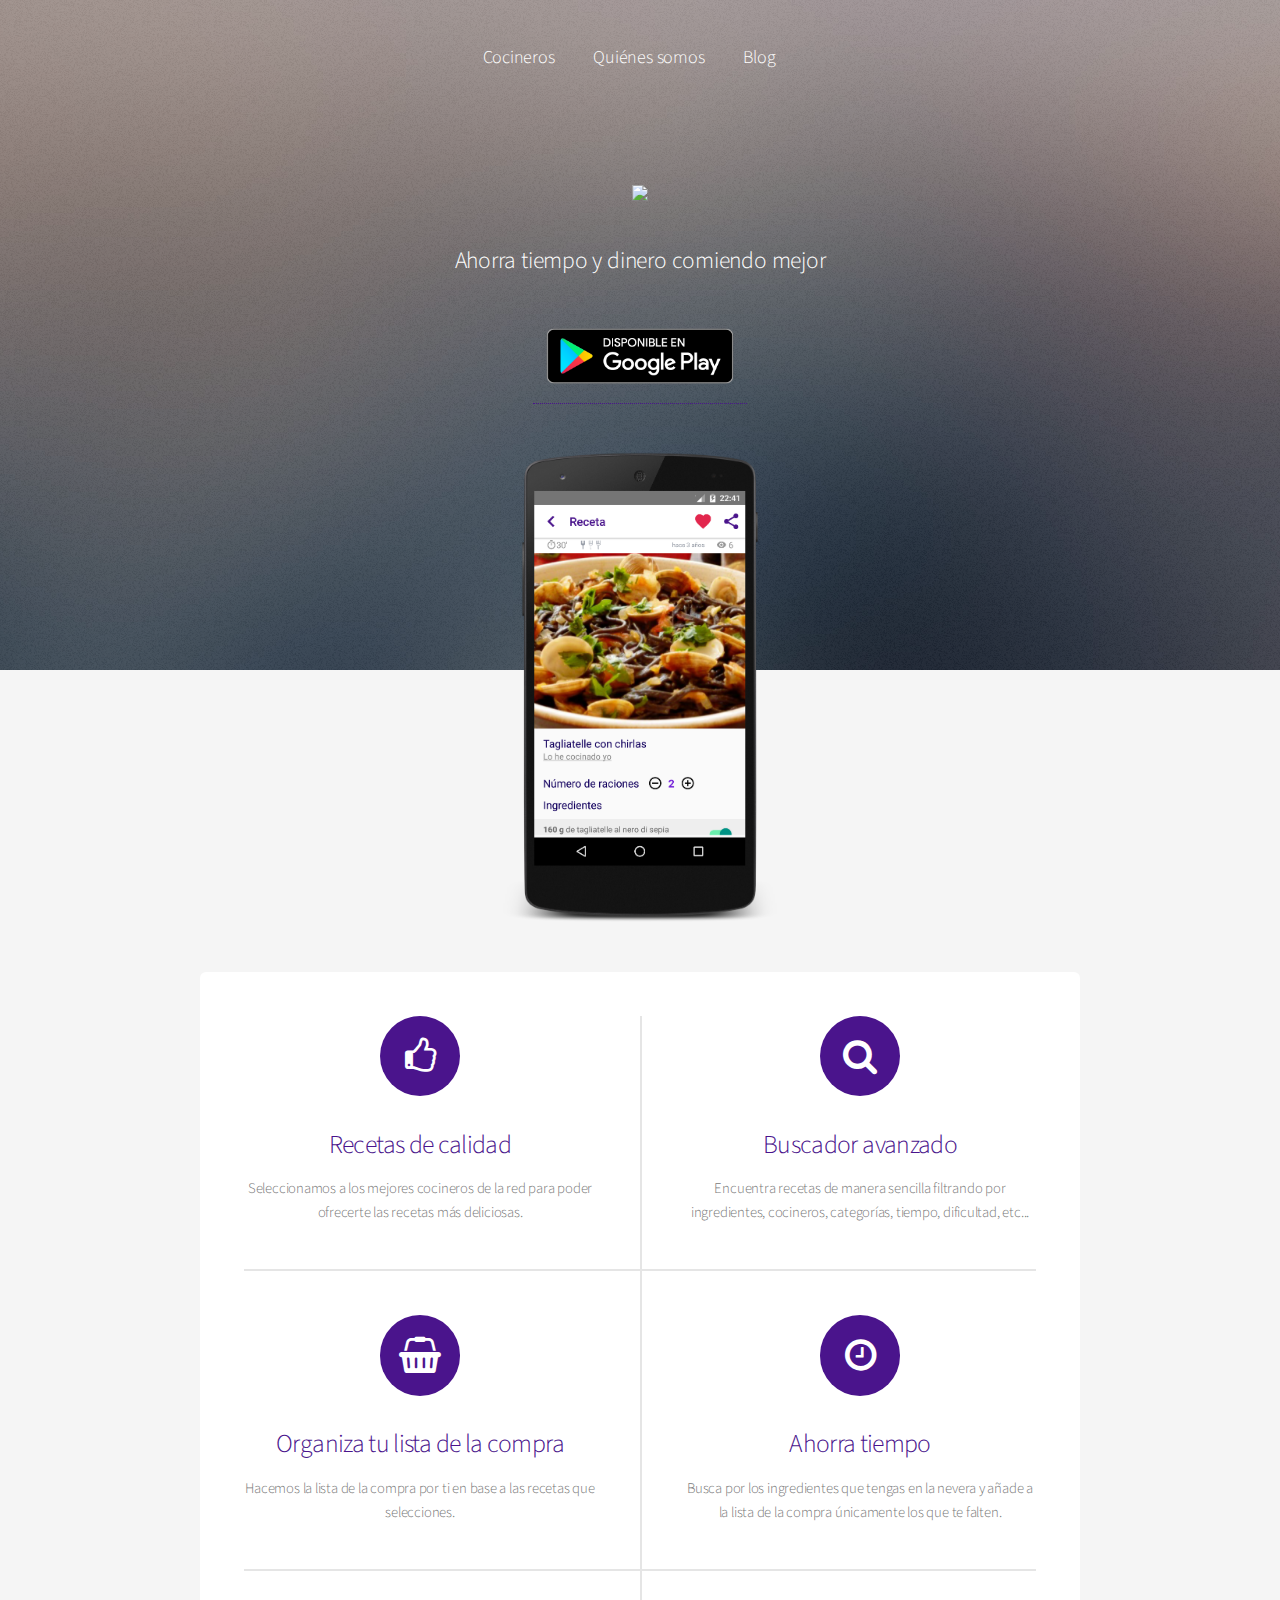
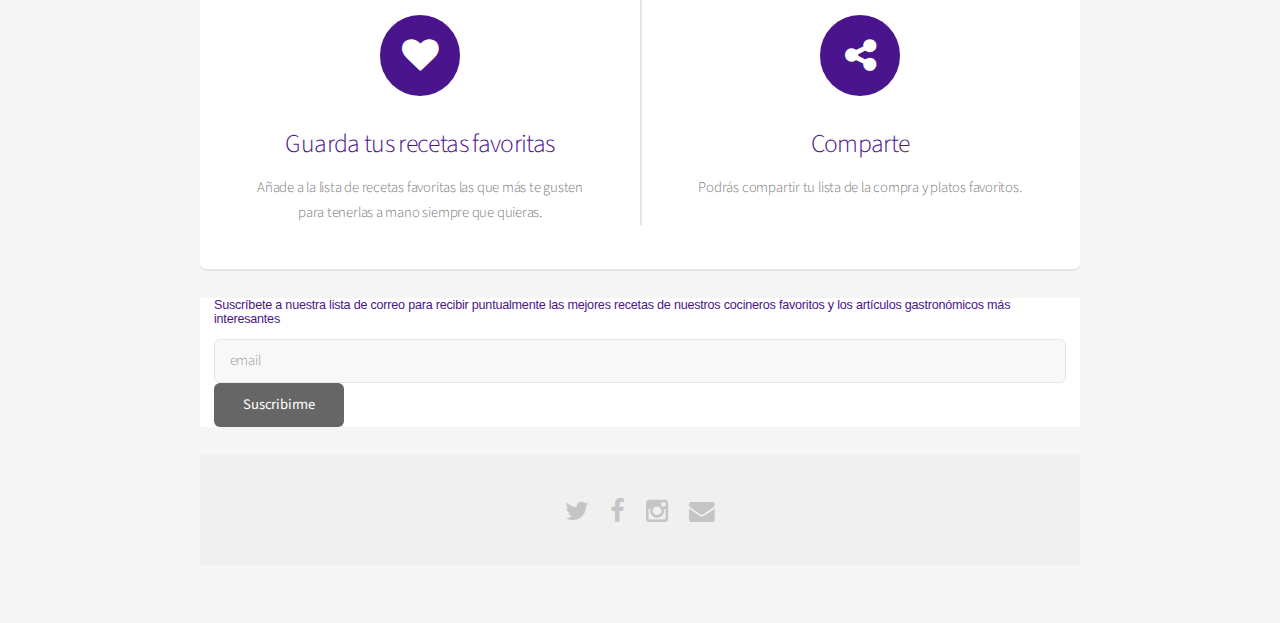
==== commit b192ac2c: "Update index.html" ====
--- a/index.html
+++ b/index.html
@@ -40,7 +40,7 @@
 				<img src="./images/logoWeb.png" height="40px">
 			</h1>
 			<p>Ahorra tiempo y dinero comiendo mejor</p>
-			<a href="https://play.google.com/store/apps/details?id=com.recetix">
+			<a href="https://goo.gl/kGDvWT">
 				<img border="0" alt="Recetix" src="images/google-play-badge.png" width="213.75" height="82.72">
 			</a>
 		</section>
@@ -145,12 +145,12 @@
 							<span class="label">Instagram</span>
 						</a>
 					</li>
-					<li>
+					<!-- <li>
 						<a href="https://plus.google.com/+Recetix" class="icon fa-google-plus">
 							<span class="label">Google+</span>
 						</a>
 					</li>
-					<!-- <li><a href="https://www.youtube.com/c/Recetix" class="icon fa-youtube"><span class="label">Youtube</span></a></li>-->
+					<li><a href="https://www.youtube.com/c/Recetix" class="icon fa-youtube"><span class="label">Youtube</span></a></li>
 					<li>
 						<a href="https://es.pinterest.com/recetix" class="icon fa-pinterest">
 							<span class="label">Pinterest</span>
@@ -166,7 +166,7 @@
 							<span class="label">Snapchat</span>
 						</a>
 					</li>
-					<!-- <li><a href="https://www.linkedin.com/company/recetix" class="icon fa-linkedin"><span class="label">Linkedin</span></a></li>-->
+					<li><a href="https://www.linkedin.com/company/recetix" class="icon fa-linkedin"><span class="label">Linkedin</span></a></li>-->
 					<li>
 						<a href="mailto:contacto@recetix.com?subject=Hola, he visto vuestra web!" class="icon fa-envelope">
 							<span class="label">Contacto</span>
@@ -200,4 +200,4 @@
 	</script>
 </body>
 
-</html>+</html>
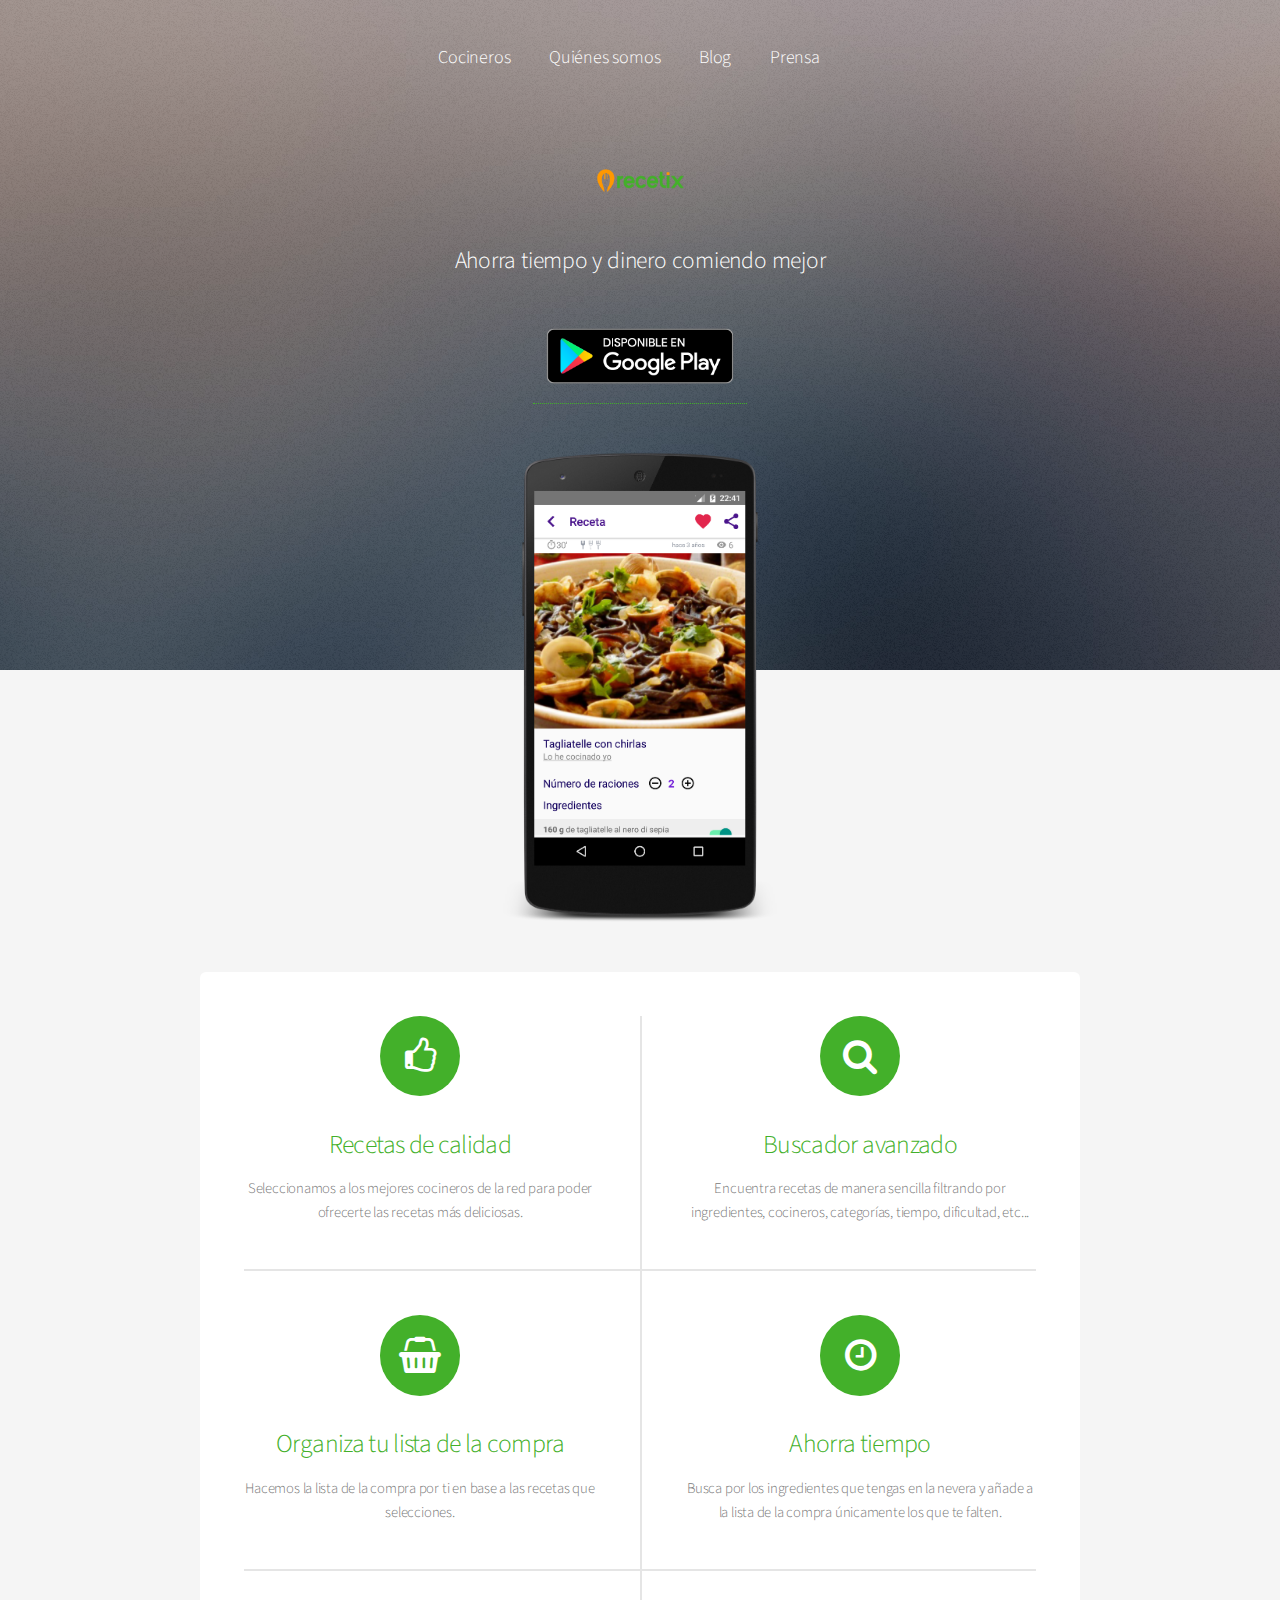
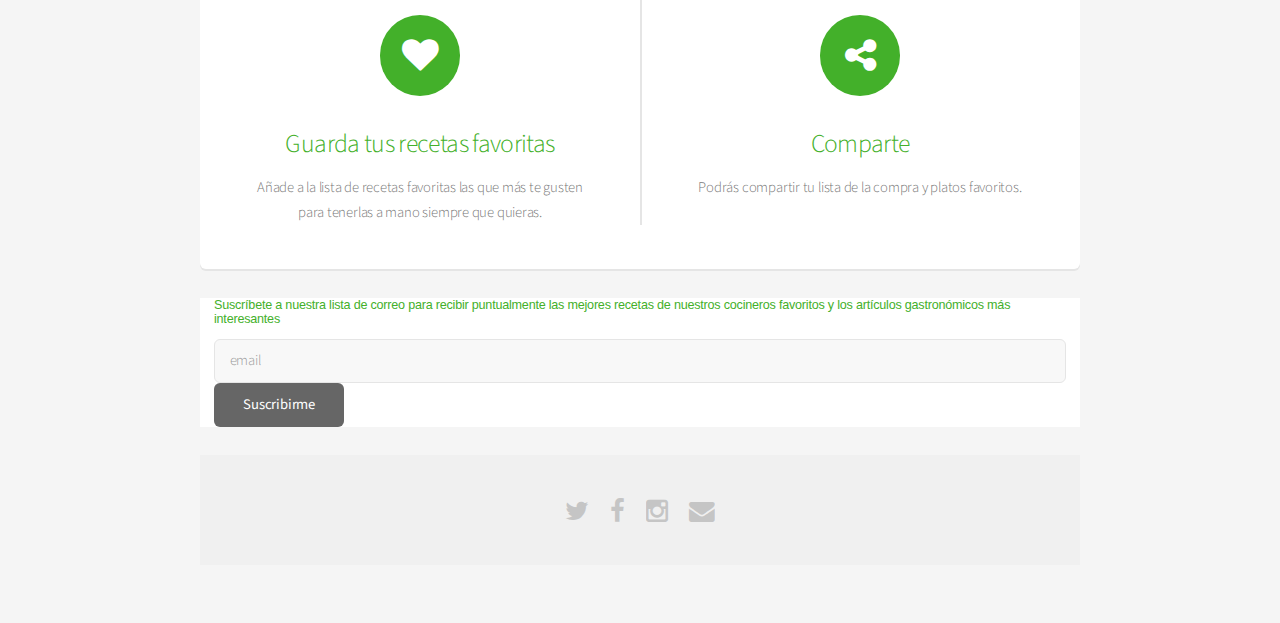
==== commit 47a673d6: "Updated colors, added profile photo, new logo and press" ====
--- a/index.html
+++ b/index.html
@@ -29,6 +29,9 @@
 					</li>
 					<li>
 						<a href="https://medium.com/recetix">Blog</a>
+					</li>
+					<li>
+						<a href="https://drive.google.com/drive/folders/1WrnDCKMK2eriFBl10eGo-hnydED5d1BT?usp=sharing">Prensa</a>
 					</li>
 				</ul>
 			</nav>
--- a/assets/css/main.css
+++ b/assets/css/main.css
@@ -1809,17 +1809,17 @@
 		-ms-transition: color 0.2s ease-in-out, border-bottom-color 0.2s ease-in-out;
 		transition: color 0.2s ease-in-out, border-bottom-color 0.2s ease-in-out;
 		border-bottom: dotted 1px;
-		color: #4a148c;
+		color: #43b02a;
 		text-decoration: none;
 	}
 
 		a:hover {
-			color: #4a148c !important;
+			color: #43b02a !important;
 			border-bottom-color: transparent;
 		}
 
 	strong, b {
-		color: #4a148c;
+		color: #43b02a;
 		font-weight: 400;
 	}
 
@@ -1832,7 +1832,7 @@
 	}
 
 	h1, h2, h3, h4, h5, h6 {
-		color: #4a148c;
+		color: #43b02a;
 		font-weight: 300;
 		line-height: 1em;
 		margin: 0 0 0.5em 0;
@@ -2014,7 +2014,7 @@
 	}
 
 	label {
-		color: #4a148c;
+		color: #43b02a;
 		display: block;
 		font-size: 0.9em;
 		font-weight: 300;
@@ -2407,7 +2407,7 @@
 			}
 
 			.icon.major.accentrecetix {
-				background: #4a148c;
+				background: #43b02a;
 				color: #ffffff;
 			}
 
@@ -2606,7 +2606,7 @@
 		}
 
 		table th {
-			color: #4a148c;
+			color: #43b02a;
 			font-size: 0.9em;
 			font-weight: 300;
 			padding: 0 0.75em 0.75em 0.75em;
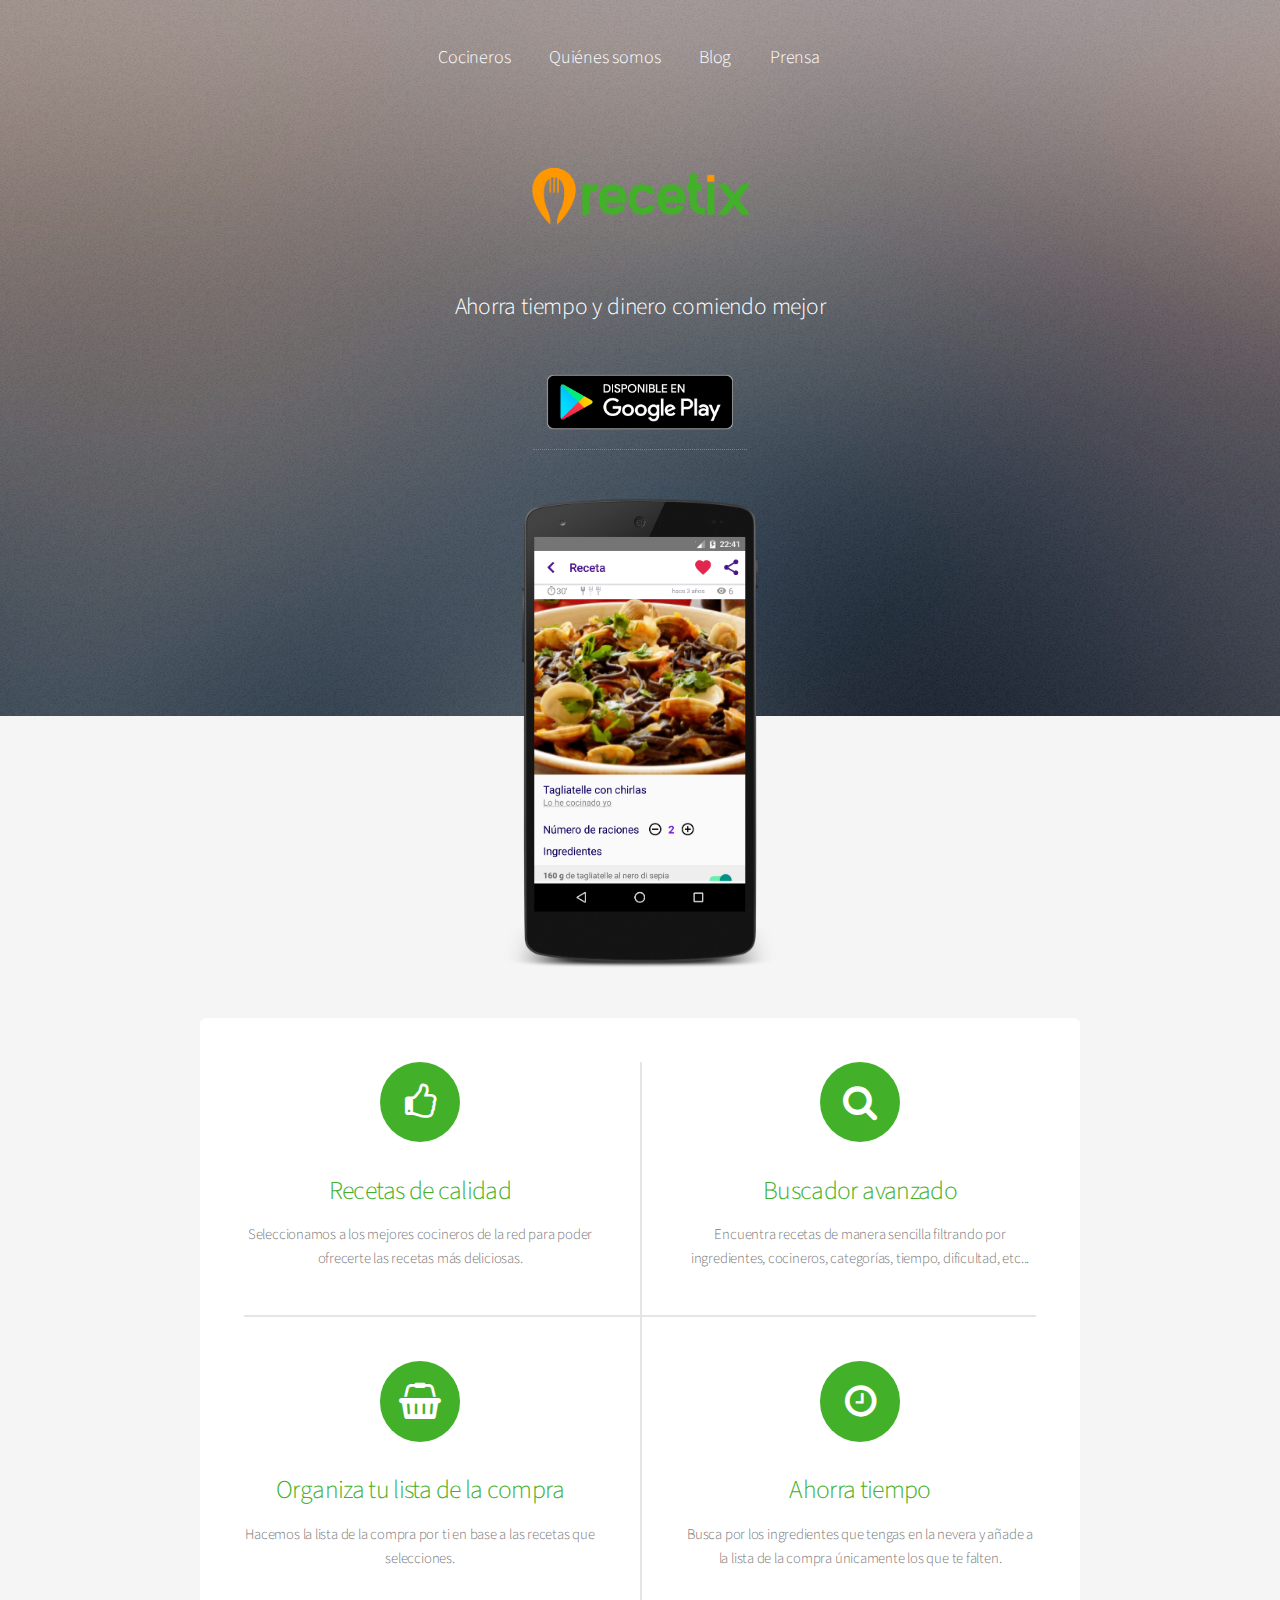
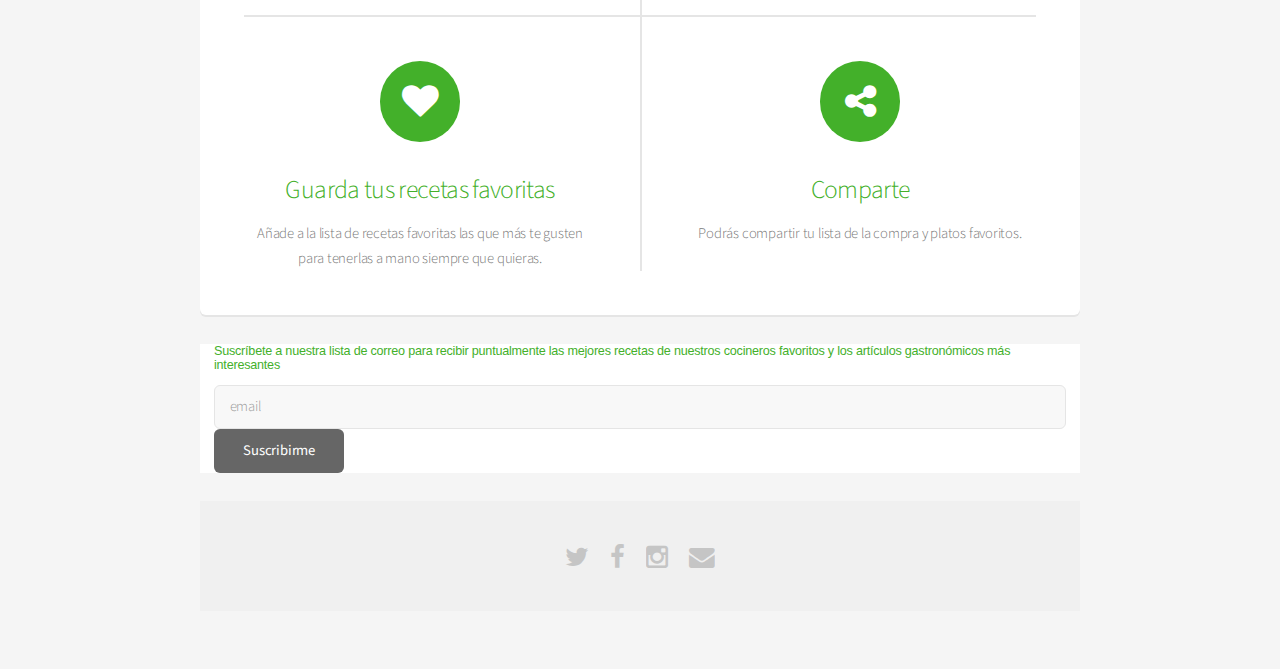
==== commit 2a27561f: "Updated logo size" ====
--- a/index.html
+++ b/index.html
@@ -40,7 +40,7 @@
 		<!-- Banner -->
 		<section id="banner">
 			<h1>
-				<img src="./images/logoWeb.png" height="40px">
+				<img src="./images/logoWeb.png" height="100px">
 			</h1>
 			<p>Ahorra tiempo y dinero comiendo mejor</p>
 			<a href="https://goo.gl/kGDvWT">
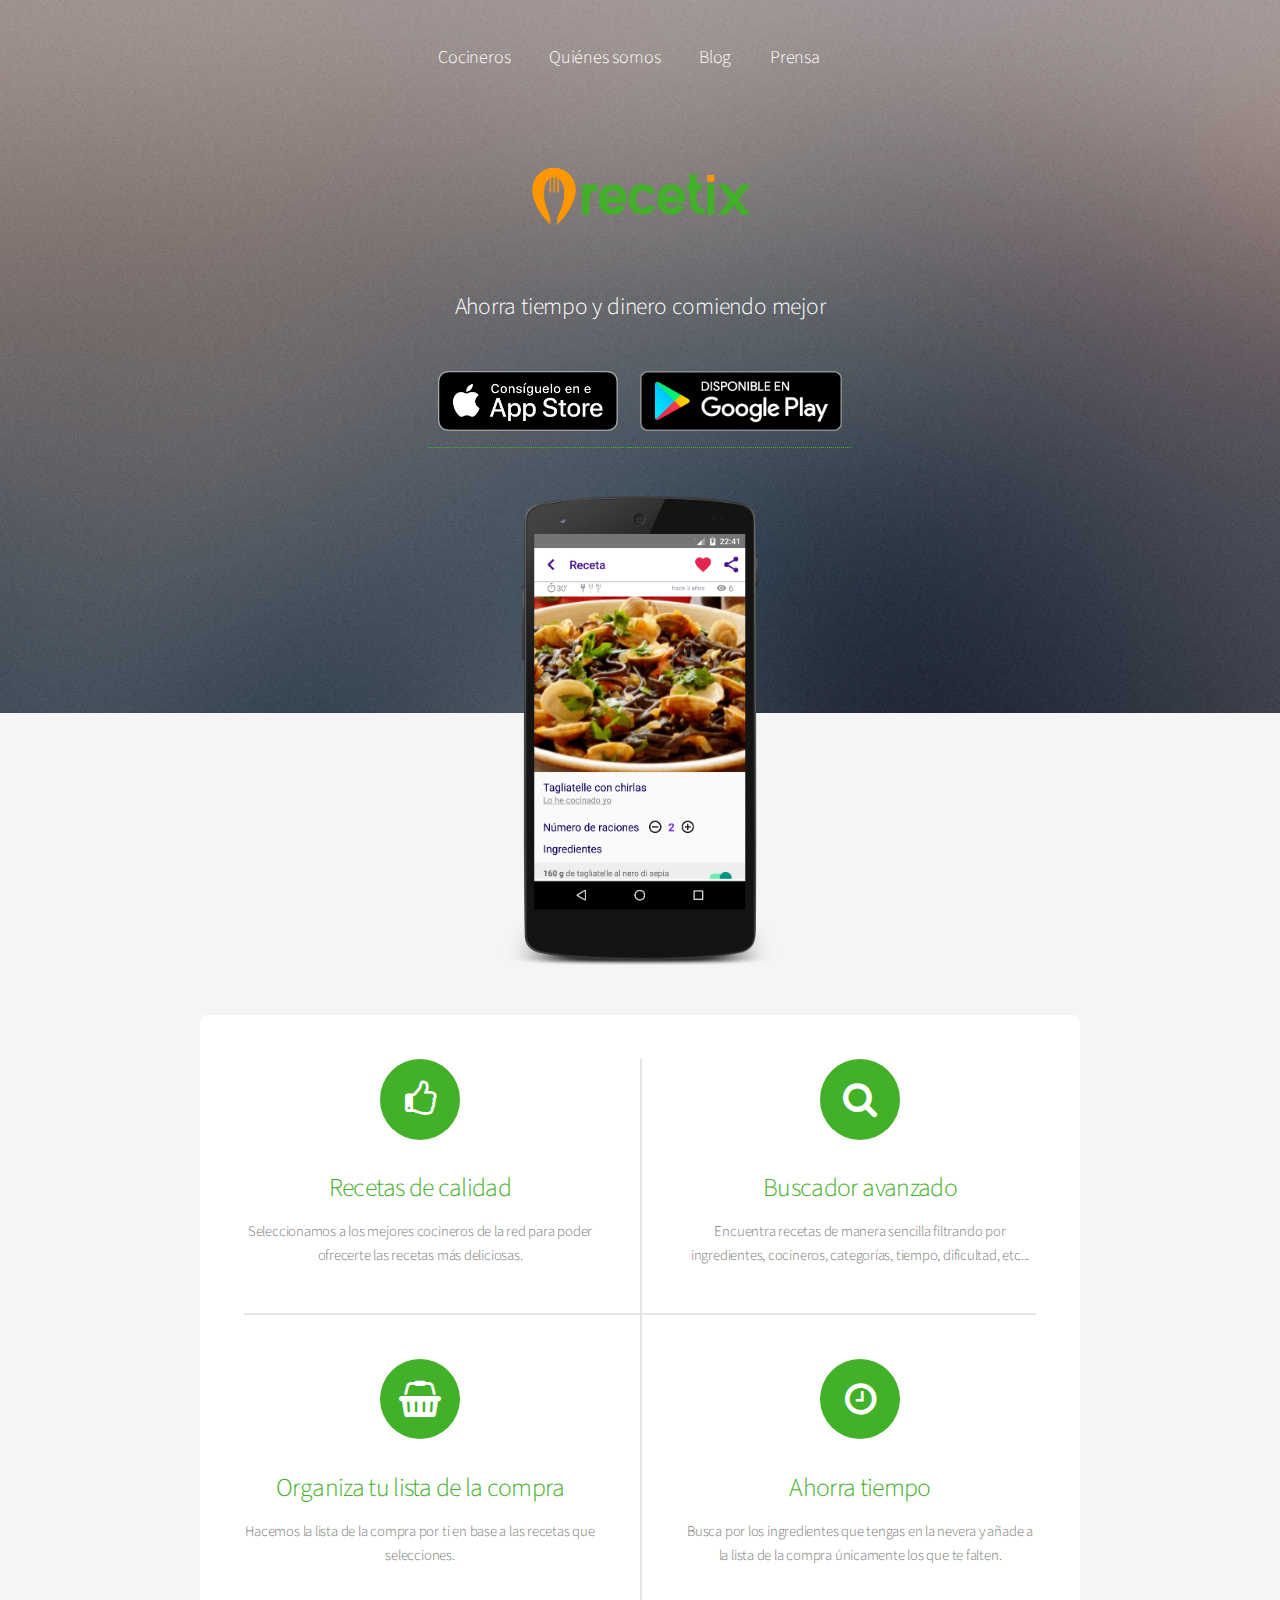
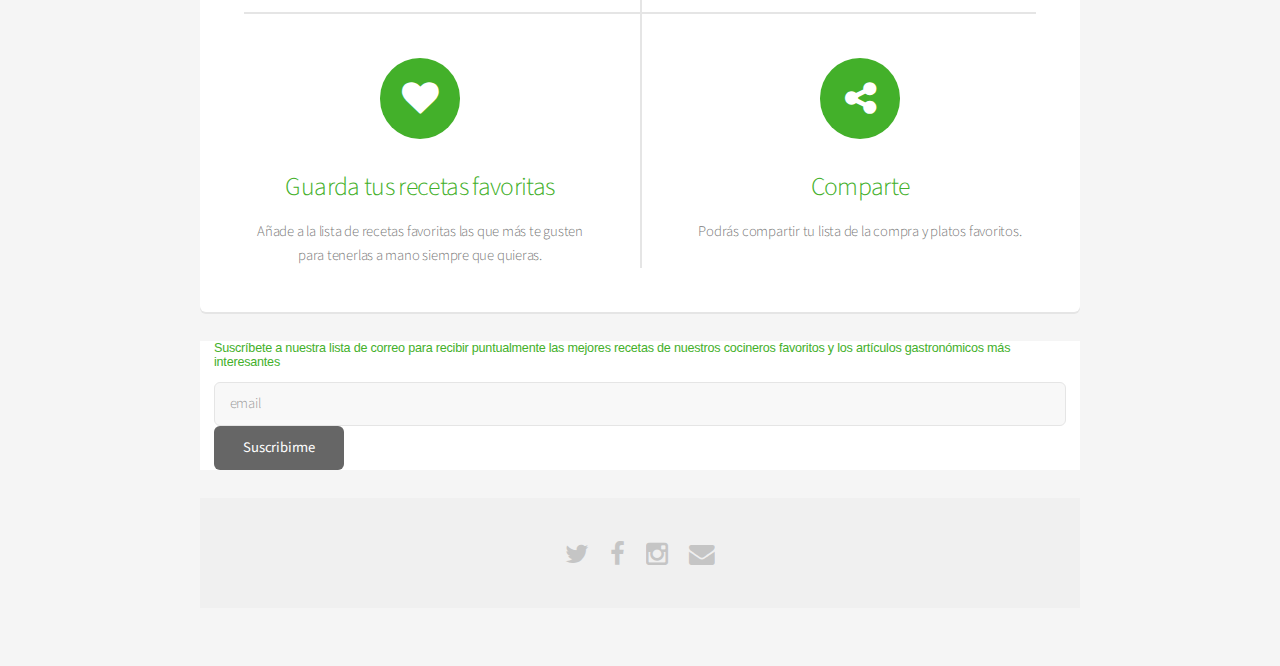
==== commit e625bfcd: "Added App Store" ====
--- a/index.html
+++ b/index.html
@@ -43,8 +43,11 @@
 				<img src="./images/logoWeb.png" height="100px">
 			</h1>
 			<p>Ahorra tiempo y dinero comiendo mejor</p>
+			<a href="https://goo.gl/kUWUJt">
+				<img border="0" alt="Recetix" src="images/badge-app-store.png" height="80" style="padding: 10px;">
+			</a>
 			<a href="https://goo.gl/kGDvWT">
-				<img border="0" alt="Recetix" src="images/google-play-badge.png" width="213.75" height="82.72">
+				<img border="0" alt="Recetix" src="images/google-play-badge.png" height="80" style="padding: 10px;">
 			</a>
 		</section>
 
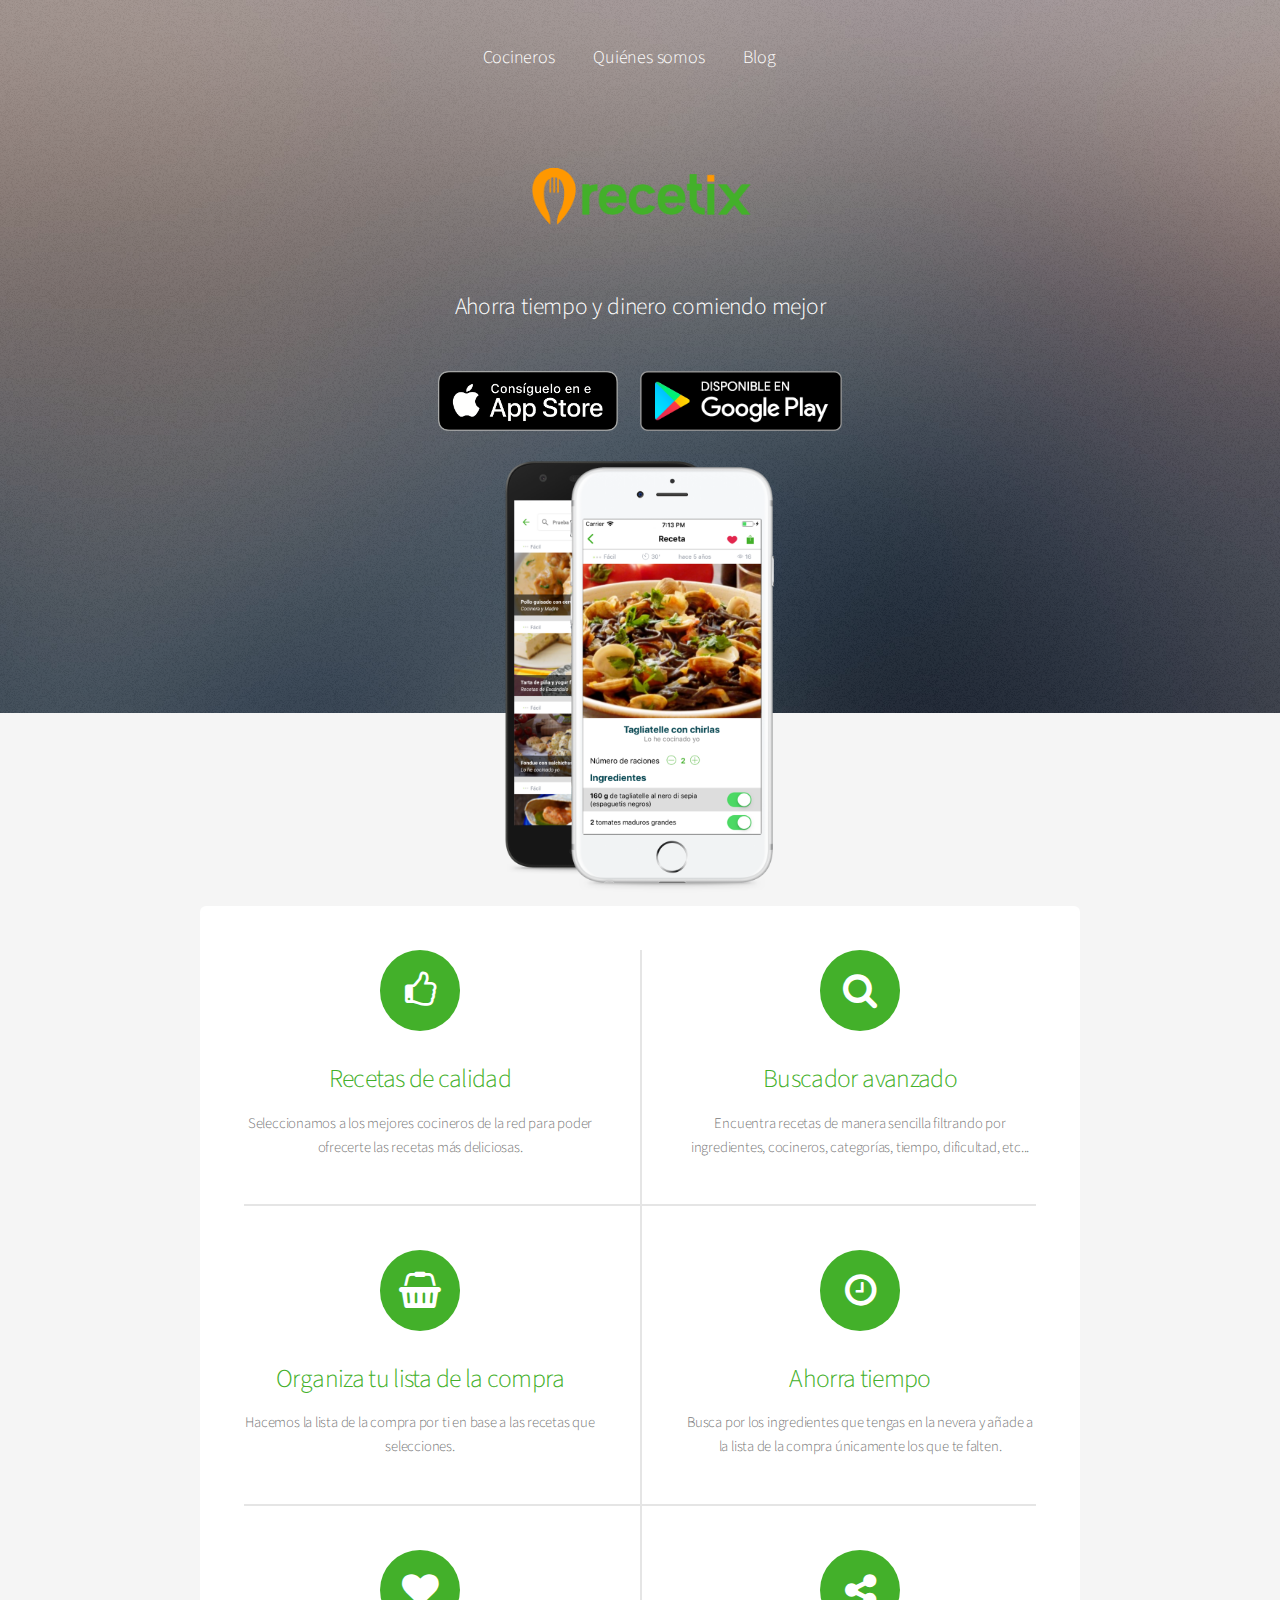
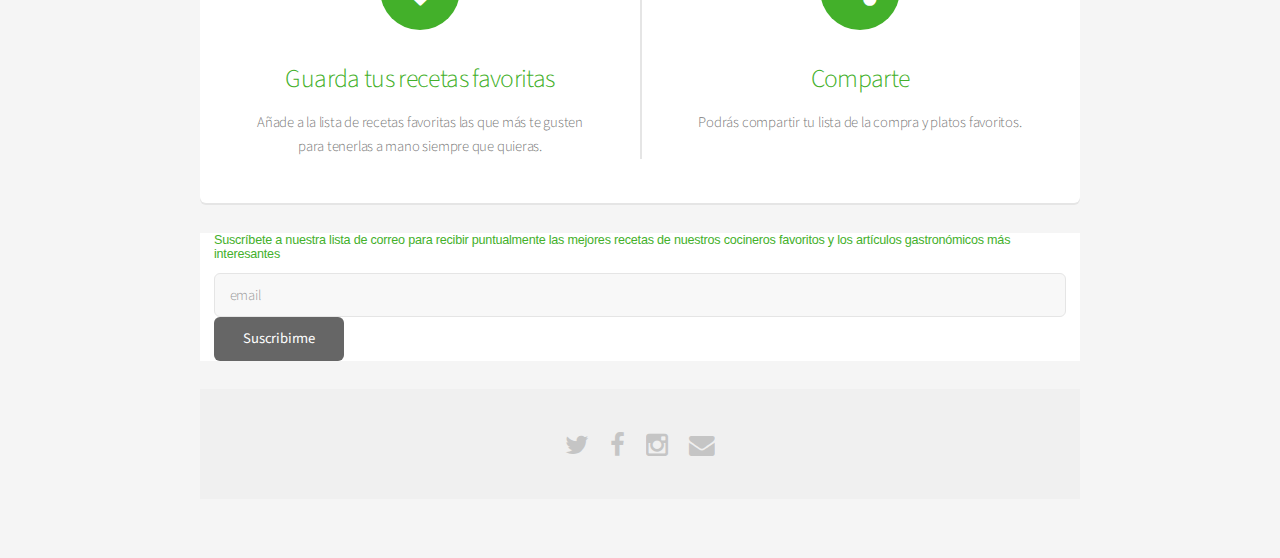
==== commit a3511d94: "Update phone image and link style" ====
--- a/index.html
+++ b/index.html
@@ -30,9 +30,9 @@
 					<li>
 						<a href="https://medium.com/recetix">Blog</a>
 					</li>
-					<li>
+					<!-- <li>
 						<a href="https://drive.google.com/drive/folders/1WrnDCKMK2eriFBl10eGo-hnydED5d1BT?usp=sharing">Prensa</a>
-					</li>
+					</li> -->
 				</ul>
 			</nav>
 		</header>
@@ -56,7 +56,7 @@
 
 			<section class="special">
 				<div class="phones">
-					<img src="./images/androidphone.png" alt="Recetix screenshot for Android and iPhone" class="android" width="330px">
+					<img src="./images/phonesWeb.png" alt="Recetix screenshot for Android and iPhone" class="android" width="330px">
 				</div>
 			</section>
 
--- a/assets/css/main.css
+++ b/assets/css/main.css
@@ -1808,7 +1808,6 @@
 		-webkit-transition: color 0.2s ease-in-out, border-bottom-color 0.2s ease-in-out;
 		-ms-transition: color 0.2s ease-in-out, border-bottom-color 0.2s ease-in-out;
 		transition: color 0.2s ease-in-out, border-bottom-color 0.2s ease-in-out;
-		border-bottom: dotted 1px;
 		color: #43b02a;
 		text-decoration: none;
 	}
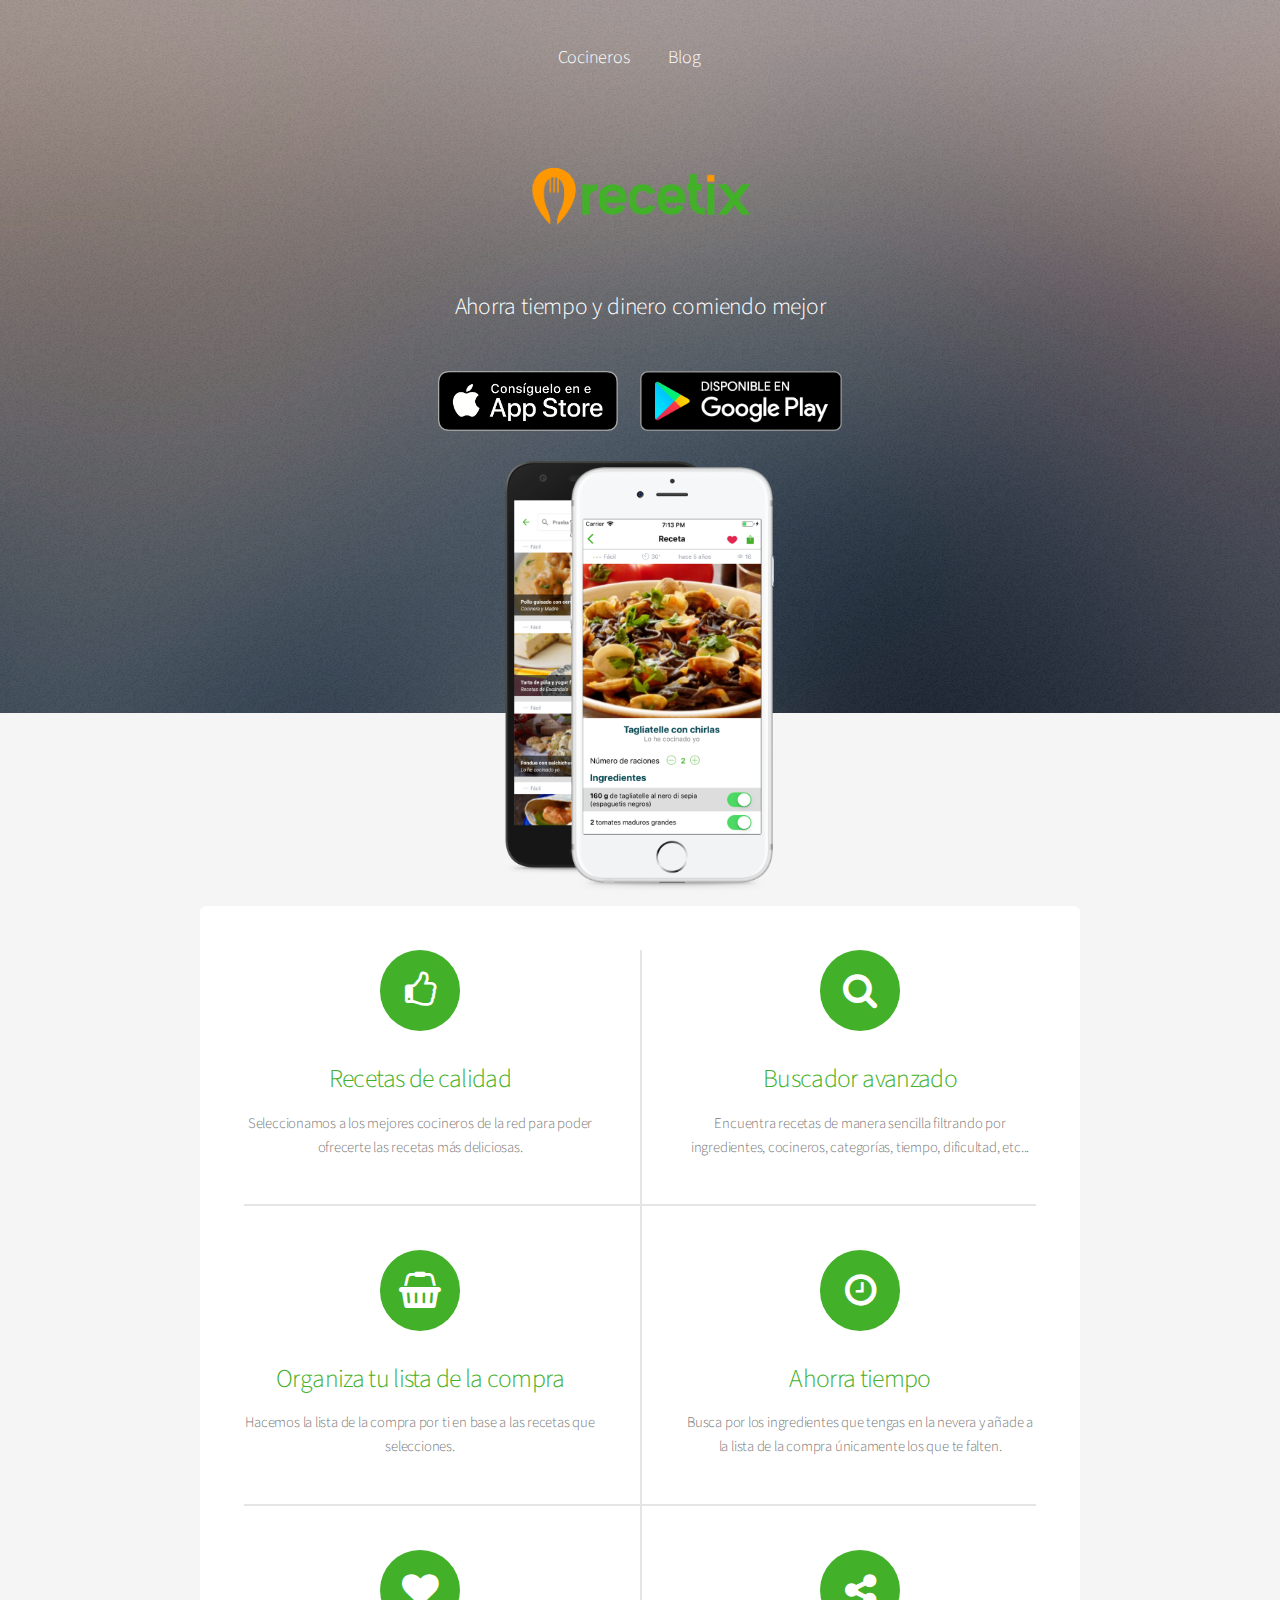
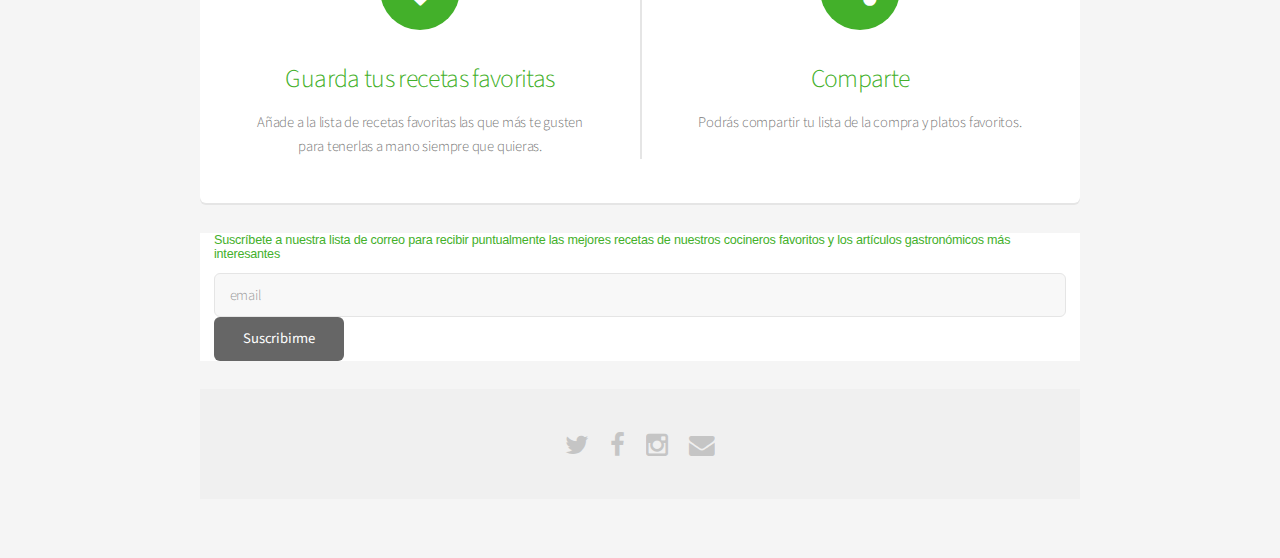
==== commit e9080b49: "Update index.html" ====
--- a/index.html
+++ b/index.html
@@ -2,16 +2,25 @@
 <html>
 
 <head>
-	<title>Recetix</title>
-	<meta name="description" content="Las mejores recetas de cocina, cocineros, artículos y productos gastronómicos de la web.">
+	<title>Recetix, recetas de cocina y tu lista de la compra</title>
+	<meta name="description" content="Recetix te ayuda a encontrar recetas fáciles de influencers con los ingredientes que tengas en la nevera, organizar la lista de la compra y planificar un menú semanal sano y equilibrado.">
 	<meta name="author" content="Recetix">
+	<meta name="language" content="es-es" />
 	<meta charset="utf-8" />
 	<meta name="viewport" content="width=device-width, initial-scale=1" />
 	<link rel="icon" href="./images/favicon.ico" type="image/x-icon">
+	<meta name="keywords" content="recetas, lista de la compra, menú, cocina, supermercado, comida, tradicional, sano, foodie, healthy" /> 
+	<meta name="classification" content="recetas, gastronomía, comer y beber" />
+	<meta name="rating" content="General" />
 	<meta name="p:domain_verify" content="4c6fdf4e70b29413a9fe7229738b27b1" />
 	<!--[if lte IE 8]><script src="assets/js/ie/html5shiv.js"></script><![endif]-->
 	<link rel="stylesheet" href="assets/css/main.css" />
 	<!--[if lte IE 8]><link rel="stylesheet" href="assets/css/ie8.css" /><![endif]-->
+
+	<meta name="google-site-verification" content="Gl3Pi_VjwvhQiwO_VXrEwnKD5dj0GA8OU69eAmxhRn0" />
+	<meta name="google" content="notranslate" />
+	<meta name="creator" content="Recetix S.L., contacto@recetix.com" /> 
+	<meta name="publisher" content="Recetix S.L." />
 </head>
 
 <body class="landing">
@@ -24,9 +33,9 @@
 					<li>
 						<a href="chefs.html">Cocineros</a>
 					</li>
-					<li>
+					<!-- <li>
 						<a href="about.html">Quiénes somos</a>
-					</li>
+					</li> -->
 					<li>
 						<a href="https://medium.com/recetix">Blog</a>
 					</li>
@@ -56,7 +65,7 @@
 
 			<section class="special">
 				<div class="phones">
-					<img src="./images/phonesWeb.png" alt="Recetix screenshot for Android and iPhone" class="android" width="330px">
+					<img src="./images/phonesWeb.png" alt="Recetix para iPhone y Android" title="Descarga la App de Recetix" class="android" width="330px">
 				</div>
 			</section>
 
